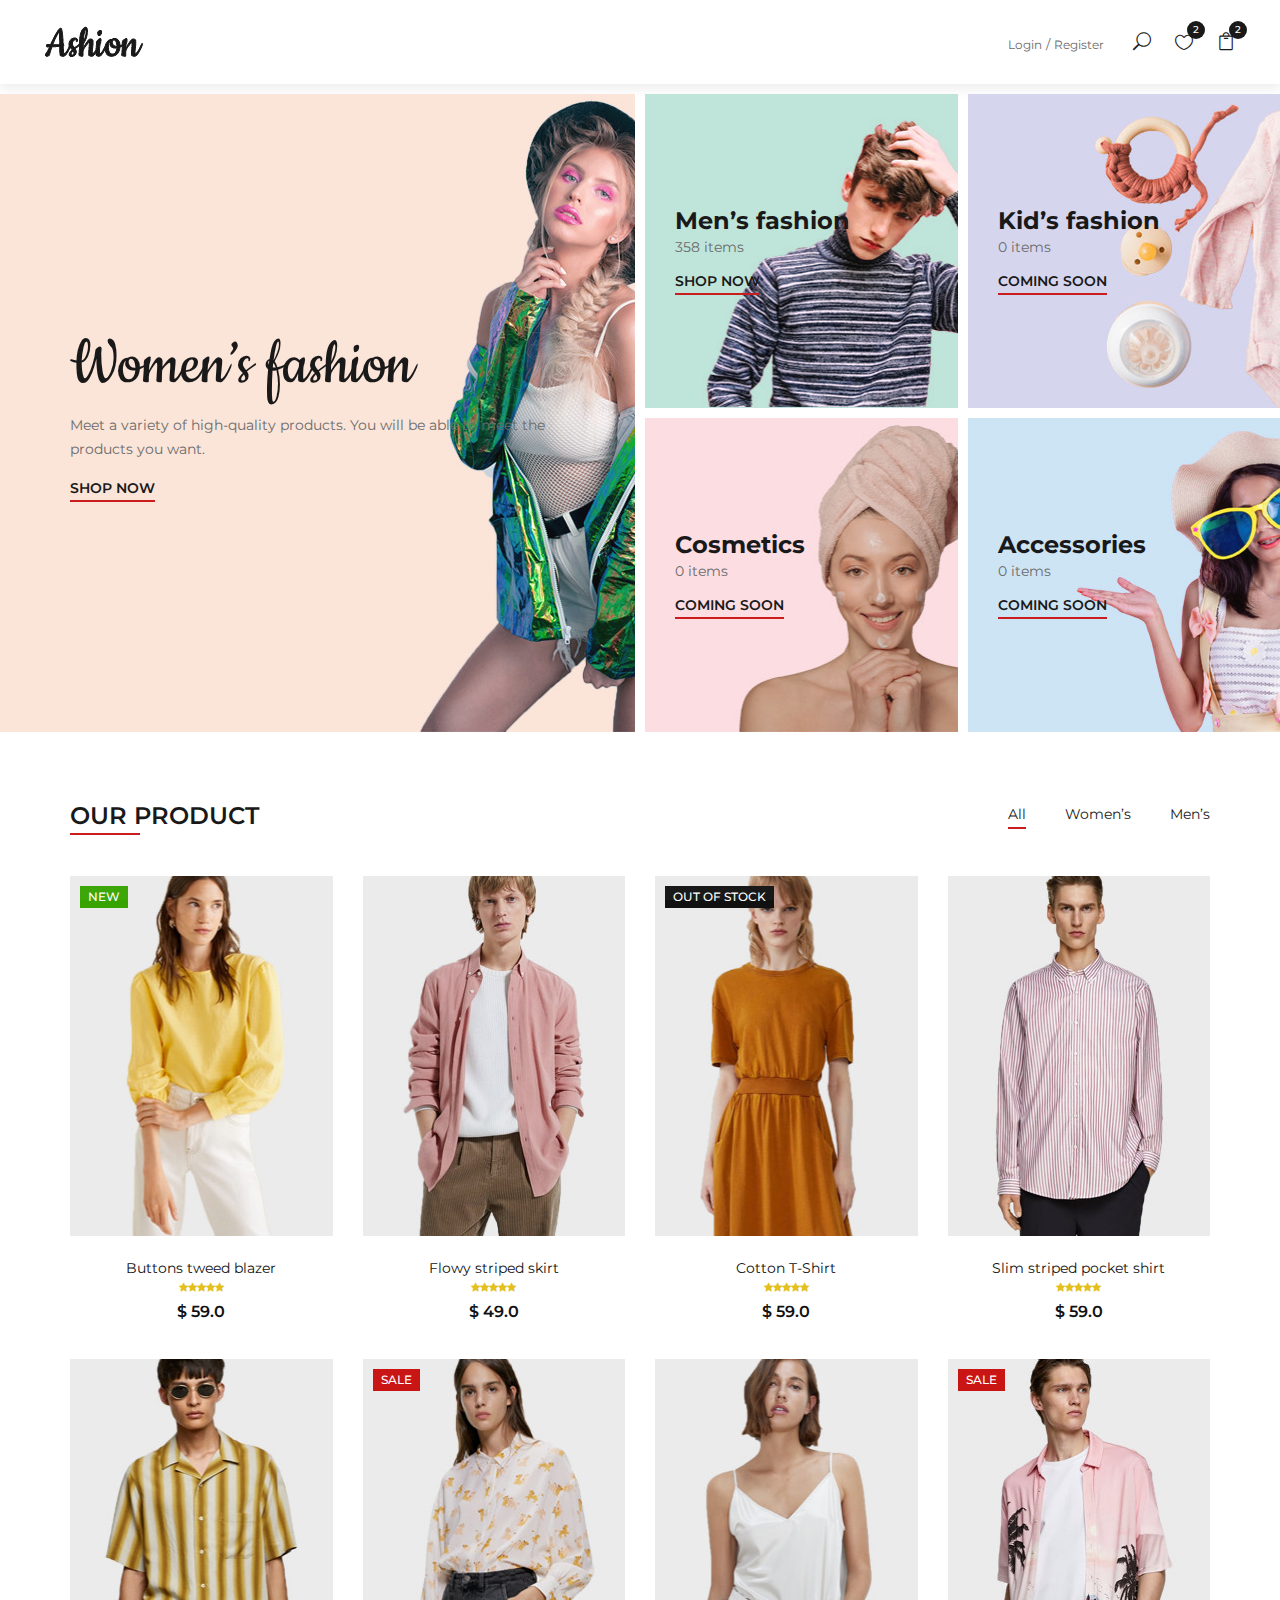
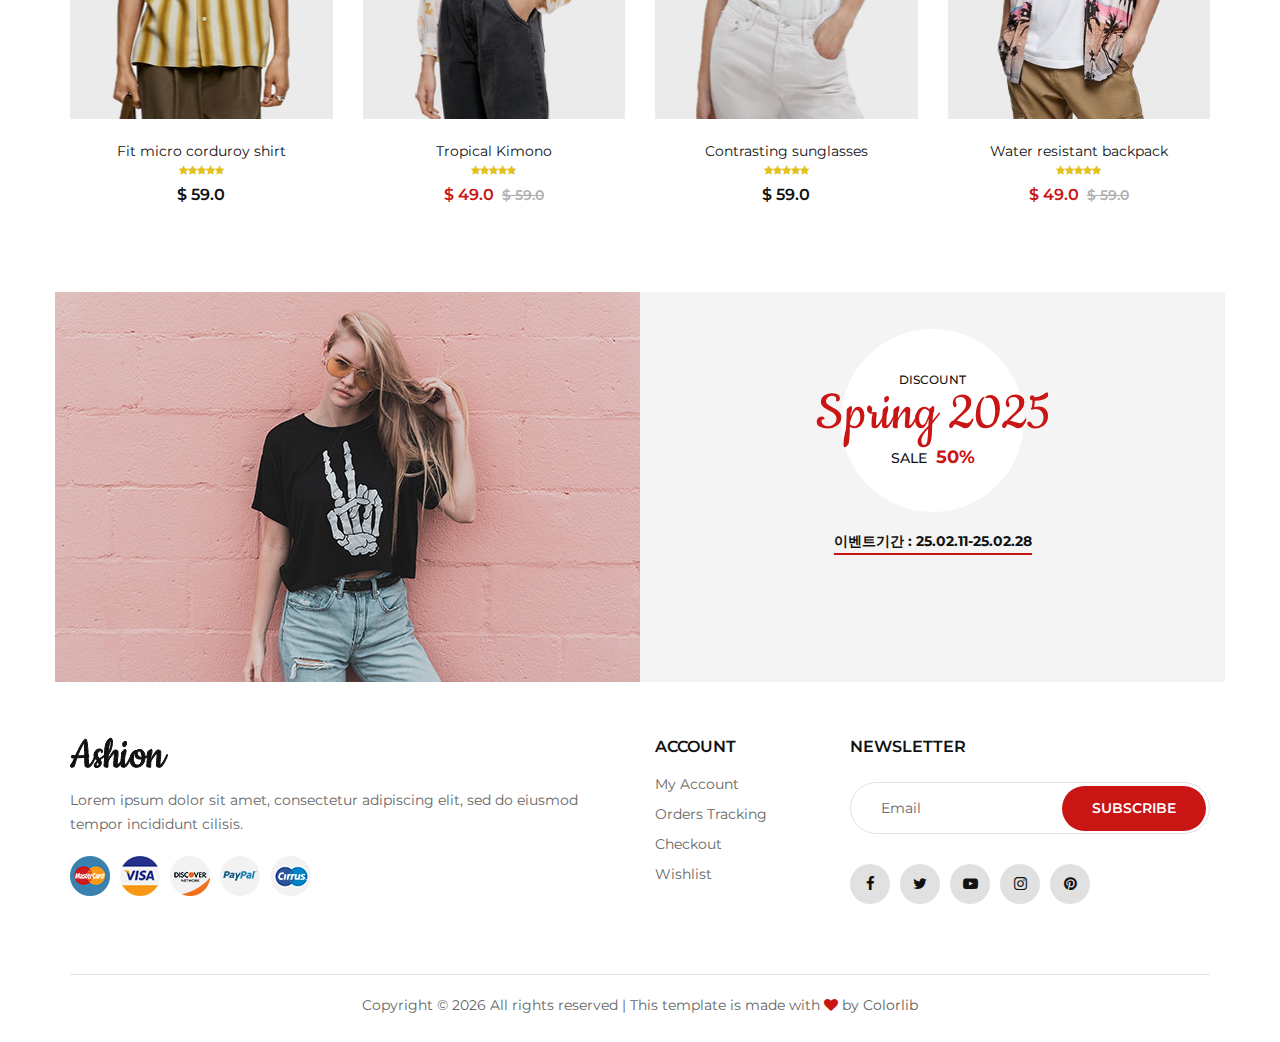
==== index.html @ 79d328ff "250211개인프로젝트" ====
<!DOCTYPE html>
<html lang="zxx">

<head>
    <meta charset="UTF-8">
    <meta name="description" content="Ashion Template">
    <meta name="keywords" content="Ashion, unica, creative, html">
    <meta name="viewport" content="width=device-width, initial-scale=1.0">
    <meta http-equiv="X-UA-Compatible" content="ie=edge">
    <title>Ashion | Template</title>

    <!-- Google Font -->
    <link href="https://fonts.googleapis.com/css2?family=Cookie&display=swap" rel="stylesheet">
    <link href="https://fonts.googleapis.com/css2?family=Montserrat:wght@400;500;600;700;800;900&display=swap"
    rel="stylesheet">

    <!-- Css Styles -->
    <link rel="stylesheet" href="css/bootstrap.min.css" type="text/css">
    <link rel="stylesheet" href="css/font-awesome.min.css" type="text/css">
    <link rel="stylesheet" href="css/elegant-icons.css" type="text/css">
    <link rel="stylesheet" href="css/jquery-ui.min.css" type="text/css">
    <link rel="stylesheet" href="css/magnific-popup.css" type="text/css">
    <link rel="stylesheet" href="css/owl.carousel.min.css" type="text/css">
    <link rel="stylesheet" href="css/slicknav.min.css" type="text/css">
    <link rel="stylesheet" href="css/style.css" type="text/css">
</head>

<body>
    <!-- Page Preloder -->
    <div id="preloder">
        <div class="loader"></div>
    </div>

    <!-- Offcanvas Menu Begin -->
    <div class="offcanvas-menu-overlay"></div>
    <div class="offcanvas-menu-wrapper">
        <div class="offcanvas__close">+</div>
        <ul class="offcanvas__widget">
            <li><span class="icon_search search-switch"></span></li>
            <li><a href="#"><span class="icon_heart_alt"></span>
                <div class="tip">2</div>
            </a></li>
            <li><a href="#"><span class="icon_bag_alt"></span>
                <div class="tip">2</div>
            </a></li>
        </ul>
        <div class="offcanvas__logo">
            <a href="./index.html"><img src="img/logo.png" alt=""></a>
        </div>
        <div id="mobile-menu-wrap"></div>
        <div class="offcanvas__auth">
            <a href="#">Login</a>
            <a href="#">Register</a>
        </div>
    </div>
    <!-- Offcanvas Menu End -->

    <!-- Header Section Begin -->
    <header class="header">
        <div class="container-fluid">
            <div class="row">
                <div class="col-xl-9 col-lg-9">
                    <div class="header__logo">
                        <a href="./index.html"><img src="img/logo.png" alt=""></a>
                    </div>
                </div>
                <div class="col-lg-3">
                    <div class="header__right">
                        <div class="header__right__auth">
                            <a href="#">Login</a>
                            <a href="#">Register</a>
                        </div>
                        <ul class="header__right__widget">
                            <li><span class="icon_search search-switch"></span></li>
                            <li><a href="#"><span class="icon_heart_alt"></span>
                                <div class="tip">2</div>
                            </a></li>
                            <li><a href="./shop-cart.html"><span class="icon_bag_alt"></span>
                                <div class="tip">2</div>
                            </a></li>
                        </ul>
                    </div>
                </div>
            </div>
            <div class="canvas__open">
                <i class="fa fa-bars"></i>
            </div>
        </div>
    </header>
    <!-- Header Section End -->

    <!-- Categories Section Begin -->
    <section class="categories">
        <div class="container-fluid">
            <div class="row">
                <div class="col-lg-6 p-0">
                    <div class="categories__item categories__large__item set-bg"
                    data-setbg="img/categories/category-1.jpg">
                    <div class="categories__text">
                        <h1>Women’s fashion</h1>
                        <p>Meet a variety of high-quality products. You will be able to meet the products you want.</p>
                        <a href="#">Shop now</a>
                    </div>
                </div>
            </div>
            <div class="col-lg-6">
                <div class="row">
                    <div class="col-lg-6 col-md-6 col-sm-6 p-0">
                        <div class="categories__item set-bg" data-setbg="img/categories/category-2.jpg">
                            <div class="categories__text">
                                <h4>Men’s fashion</h4>
                                <p>358 items</p>
                                <a href="#">Shop now</a>
                            </div>
                        </div>
                    </div>
                    <div class="col-lg-6 col-md-6 col-sm-6 p-0">
                        <div class="categories__item set-bg" data-setbg="img/categories/category-3.jpg">
                            <div class="categories__text">
                                <h4>Kid’s fashion</h4>
                                <p>0 items</p>
                                <a href="#">Coming Soon</a>
                            </div>
                        </div>
                    </div>
                    <div class="col-lg-6 col-md-6 col-sm-6 p-0">
                        <div class="categories__item set-bg" data-setbg="img/categories/category-4.jpg">
                            <div class="categories__text">
                                <h4>Cosmetics</h4>
                                <p>0 items</p>
                                <a href="#">Coming Soon</a>
                            </div>
                        </div>
                    </div>
                    <div class="col-lg-6 col-md-6 col-sm-6 p-0">
                        <div class="categories__item set-bg" data-setbg="img/categories/category-5.jpg">
                            <div class="categories__text">
                                <h4>Accessories</h4>
                                <p>0 items</p>
                                <a href="#">Coming Soon</a>
                            </div>
                        </div>
                    </div>
                </div>
            </div>
        </div>
    </div>
</section>
<!-- Categories Section End -->

<!-- Product Section Begin -->
<section class="product spad">
    <div class="container">
        <div class="row">
            <div class="col-lg-4 col-md-4">
                <div class="section-title">
                    <h4>Our product</h4>
                </div>
            </div>
            <div class="col-lg-8 col-md-8">
                <ul class="filter__controls">
                    <li class="active" data-filter="*">All</li>
                    <li data-filter=".women">Women’s</li>
                    <li data-filter=".men">Men’s</li>
                </ul>
            </div>
        </div>
        <div class="row property__gallery">
            <div class="col-lg-3 col-md-4 col-sm-6 mix women">
                <div class="product__item">
                    <div class="product__item__pic set-bg" data-setbg="img/product/product-1.jpg">
                        <div class="label new">New</div>
                        <ul class="product__hover">
                            <li><a href="img/product/product-1.jpg" class="image-popup"><span class="arrow_expand"></span></a></li>
                            <li><a href="#"><span class="icon_heart_alt"></span></a></li>
                            <li><a href="#"><span class="icon_bag_alt"></span></a></li>
                        </ul>
                    </div>
                    <div class="product__item__text">
                        <h6><a href="#">Buttons tweed blazer</a></h6>
                        <div class="rating">
                            <i class="fa fa-star"></i>
                            <i class="fa fa-star"></i>
                            <i class="fa fa-star"></i>
                            <i class="fa fa-star"></i>
                            <i class="fa fa-star"></i>
                        </div>
                        <div class="product__price">$ 59.0</div>
                    </div>
                </div>
            </div>
            <div class="col-lg-3 col-md-4 col-sm-6 mix men">
                <div class="product__item">
                    <div class="product__item__pic set-bg" data-setbg="img/product/product-2.jpg">
                        <ul class="product__hover">
                            <li><a href="img/product/product-2.jpg" class="image-popup"><span class="arrow_expand"></span></a></li>
                            <li><a href="#"><span class="icon_heart_alt"></span></a></li>
                            <li><a href="#"><span class="icon_bag_alt"></span></a></li>
                        </ul>
                    </div>
                    <div class="product__item__text">
                        <h6><a href="#">Flowy striped skirt</a></h6>
                        <div class="rating">
                            <i class="fa fa-star"></i>
                            <i class="fa fa-star"></i>
                            <i class="fa fa-star"></i>
                            <i class="fa fa-star"></i>
                            <i class="fa fa-star"></i>
                        </div>
                        <div class="product__price">$ 49.0</div>
                    </div>
                </div>
            </div>
            <div class="col-lg-3 col-md-4 col-sm-6 mix accessories">
                <div class="product__item">
                    <div class="product__item__pic set-bg" data-setbg="img/product/product-3.jpg">
                        <div class="label stockout">out of stock</div>
                        <ul class="product__hover">
                            <li><a href="img/product/product-3.jpg" class="image-popup"><span class="arrow_expand"></span></a></li>
                            <li><a href="#"><span class="icon_heart_alt"></span></a></li>
                            <li><a href="#"><span class="icon_bag_alt"></span></a></li>
                        </ul>
                    </div>
                    <div class="product__item__text">
                        <h6><a href="#">Cotton T-Shirt</a></h6>
                        <div class="rating">
                            <i class="fa fa-star"></i>
                            <i class="fa fa-star"></i>
                            <i class="fa fa-star"></i>
                            <i class="fa fa-star"></i>
                            <i class="fa fa-star"></i>
                        </div>
                        <div class="product__price">$ 59.0</div>
                    </div>
                </div>
            </div>
            <div class="col-lg-3 col-md-4 col-sm-6 mix cosmetic">
                <div class="product__item">
                    <div class="product__item__pic set-bg" data-setbg="img/product/product-4.jpg">
                        <ul class="product__hover">
                            <li><a href="img/product/product-4.jpg" class="image-popup"><span class="arrow_expand"></span></a></li>
                            <li><a href="#"><span class="icon_heart_alt"></span></a></li>
                            <li><a href="#"><span class="icon_bag_alt"></span></a></li>
                        </ul>
                    </div>
                    <div class="product__item__text">
                        <h6><a href="#">Slim striped pocket shirt</a></h6>
                        <div class="rating">
                            <i class="fa fa-star"></i>
                            <i class="fa fa-star"></i>
                            <i class="fa fa-star"></i>
                            <i class="fa fa-star"></i>
                            <i class="fa fa-star"></i>
                        </div>
                        <div class="product__price">$ 59.0</div>
                    </div>
                </div>
            </div>
            <div class="col-lg-3 col-md-4 col-sm-6 mix kid">
                <div class="product__item">
                    <div class="product__item__pic set-bg" data-setbg="img/product/product-5.jpg">
                        <ul class="product__hover">
                            <li><a href="img/product/product-5.jpg" class="image-popup"><span class="arrow_expand"></span></a></li>
                            <li><a href="#"><span class="icon_heart_alt"></span></a></li>
                            <li><a href="#"><span class="icon_bag_alt"></span></a></li>
                        </ul>
                    </div>
                    <div class="product__item__text">
                        <h6><a href="#">Fit micro corduroy shirt</a></h6>
                        <div class="rating">
                            <i class="fa fa-star"></i>
                            <i class="fa fa-star"></i>
                            <i class="fa fa-star"></i>
                            <i class="fa fa-star"></i>
                            <i class="fa fa-star"></i>
                        </div>
                        <div class="product__price">$ 59.0</div>
                    </div>
                </div>
            </div>
            <div class="col-lg-3 col-md-4 col-sm-6 mix women men kid accessories cosmetic">
                <div class="product__item sale">
                    <div class="product__item__pic set-bg" data-setbg="img/product/product-6.jpg">
                        <div class="label sale">Sale</div>
                        <ul class="product__hover">
                            <li><a href="img/product/product-6.jpg" class="image-popup"><span class="arrow_expand"></span></a></li>
                            <li><a href="#"><span class="icon_heart_alt"></span></a></li>
                            <li><a href="#"><span class="icon_bag_alt"></span></a></li>
                        </ul>
                    </div>
                    <div class="product__item__text">
                        <h6><a href="#">Tropical Kimono</a></h6>
                        <div class="rating">
                            <i class="fa fa-star"></i>
                            <i class="fa fa-star"></i>
                            <i class="fa fa-star"></i>
                            <i class="fa fa-star"></i>
                            <i class="fa fa-star"></i>
                        </div>
                        <div class="product__price">$ 49.0 <span>$ 59.0</span></div>
                    </div>
                </div>
            </div>
            <div class="col-lg-3 col-md-4 col-sm-6 mix women men kid accessories cosmetic">
                <div class="product__item">
                    <div class="product__item__pic set-bg" data-setbg="img/product/product-7.jpg">
                        <ul class="product__hover">
                            <li><a href="img/product/product-7.jpg" class="image-popup"><span class="arrow_expand"></span></a></li>
                            <li><a href="#"><span class="icon_heart_alt"></span></a></li>
                            <li><a href="#"><span class="icon_bag_alt"></span></a></li>
                        </ul>
                    </div>
                    <div class="product__item__text">
                        <h6><a href="#">Contrasting sunglasses</a></h6>
                        <div class="rating">
                            <i class="fa fa-star"></i>
                            <i class="fa fa-star"></i>
                            <i class="fa fa-star"></i>
                            <i class="fa fa-star"></i>
                            <i class="fa fa-star"></i>
                        </div>
                        <div class="product__price">$ 59.0</div>
                    </div>
                </div>
            </div>
            <div class="col-lg-3 col-md-4 col-sm-6 mix women men kid accessories cosmetic">
                <div class="product__item sale">
                    <div class="product__item__pic set-bg" data-setbg="img/product/product-8.jpg">
                        <div class="label">Sale</div>
                        <ul class="product__hover">
                            <li><a href="img/product/product-8.jpg" class="image-popup"><span class="arrow_expand"></span></a></li>
                            <li><a href="#"><span class="icon_heart_alt"></span></a></li>
                            <li><a href="#"><span class="icon_bag_alt"></span></a></li>
                        </ul>
                    </div>
                    <div class="product__item__text">
                        <h6><a href="#">Water resistant backpack</a></h6>
                        <div class="rating">
                            <i class="fa fa-star"></i>
                            <i class="fa fa-star"></i>
                            <i class="fa fa-star"></i>
                            <i class="fa fa-star"></i>
                            <i class="fa fa-star"></i>
                        </div>
                        <div class="product__price">$ 49.0 <span>$ 59.0</span></div>
                    </div>
                </div>
            </div>
        </div>
    </div>
</section>
<!-- Product Section End -->

<!-- Discount Section Begin -->
<section class="discount">
    <div class="container">
        <div class="row">
            <div class="col-lg-6 p-0">
                <div class="discount__pic">
                    <img src="img/discount.jpg" alt="">
                </div>
            </div>
            <div class="col-lg-6 p-0">
                <div class="discount__text">
                    <div class="discount__text__title">
                        <span>Discount</span>
                        <h2>Spring 2025</h2>
                        <h5><span>Sale</span> 50%</h5>
                    </div>
                    <a href="#">이벤트기간 : 25.02.11-25.02.28</a>
                </div>
            </div>
        </div>
    </div>
</section>
<!-- Discount Section End -->

<!-- Footer Section Begin -->
<footer class="footer">
    <div class="container">
        <div class="row">
            <div class="col-lg-6 col-md-8 col-sm-7">
                <div class="footer__about">
                    <div class="footer__logo">
                        <a href="./index.html"><img src="img/logo.png" alt=""></a>
                    </div>
                    <p>Lorem ipsum dolor sit amet, consectetur adipiscing elit, sed do eiusmod tempor incididunt
                    cilisis.</p>
                    <div class="footer__payment">
                        <a href="#"><img src="img/payment/payment-1.png" alt=""></a>
                        <a href="#"><img src="img/payment/payment-2.png" alt=""></a>
                        <a href="#"><img src="img/payment/payment-3.png" alt=""></a>
                        <a href="#"><img src="img/payment/payment-4.png" alt=""></a>
                        <a href="#"><img src="img/payment/payment-5.png" alt=""></a>
                    </div>
                </div>
            </div>
        
            <div class="col-lg-2 col-md-4 col-sm-4">
                <div class="footer__widget">
                    <h6>Account</h6>
                    <ul>
                        <li><a href="#">My Account</a></li>
                        <li><a href="#">Orders Tracking</a></li>
                        <li><a href="#">Checkout</a></li>
                        <li><a href="#">Wishlist</a></li>
                    </ul>
                </div>
            </div>
            <div class="col-lg-4 col-md-8 col-sm-8">
                <div class="footer__newslatter">
                    <h6>NEWSLETTER</h6>
                    <form action="#">
                        <input type="text" placeholder="Email">
                        <button type="submit" class="site-btn">Subscribe</button>
                    </form>
                    <div class="footer__social">
                        <a href="#"><i class="fa fa-facebook"></i></a>
                        <a href="#"><i class="fa fa-twitter"></i></a>
                        <a href="#"><i class="fa fa-youtube-play"></i></a>
                        <a href="#"><i class="fa fa-instagram"></i></a>
                        <a href="#"><i class="fa fa-pinterest"></i></a>
                    </div>
                </div>
            </div>
        </div>
        <div class="row">
            <div class="col-lg-12">
                <!-- Link back to Colorlib can't be removed. Template is licensed under CC BY 3.0. -->
                <div class="footer__copyright__text">
                    <p>Copyright &copy; <script>document.write(new Date().getFullYear());</script> All rights reserved | This template is made with <i class="fa fa-heart" aria-hidden="true"></i> by <a href="https://colorlib.com" target="_blank">Colorlib</a></p>
                </div>
                <!-- Link back to Colorlib can't be removed. Template is licensed under CC BY 3.0. -->
            </div>
        </div>
    </div>
</footer>
<!-- Footer Section End -->

<!-- Search Begin -->
<div class="search-model">
    <div class="h-100 d-flex align-items-center justify-content-center">
        <div class="search-close-switch">+</div>
        <form class="search-model-form">
            <input type="text" id="search-input" placeholder="Search here.....">
        </form>
    </div>
</div>
<!-- Search End -->

<!-- Js Plugins -->
<script src="js/jquery-3.3.1.min.js"></script>
<script src="js/bootstrap.min.js"></script>
<script src="js/jquery.magnific-popup.min.js"></script>
<script src="js/jquery-ui.min.js"></script>
<script src="js/mixitup.min.js"></script>
<script src="js/jquery.countdown.min.js"></script>
<script src="js/jquery.slicknav.js"></script>
<script src="js/owl.carousel.min.js"></script>
<script src="js/jquery.nicescroll.min.js"></script>
<script src="js/main.js"></script>
</body>

</html>
---- css/elegant-icons.css ----
@font-face {
	font-family: 'ElegantIcons';
	src:url('../fonts/ElegantIcons.eot');
	src:url('../fonts/ElegantIcons.eot?#iefix') format('embedded-opentype'),
		url('../fonts/ElegantIcons.woff') format('woff'),
		url('../fonts/ElegantIcons.ttf') format('truetype'),
		url('../fonts/ElegantIcons.svg#ElegantIcons') format('svg');
	font-weight: normal;
	font-style: normal;
}

/* Use the following CSS code if you want to use data attributes for inserting your icons */
[data-icon]:before {
	font-family: 'ElegantIcons';
	content: attr(data-icon);
	speak: none;
	font-weight: normal;
	font-variant: normal;
	text-transform: none;
	line-height: 1;
	-webkit-font-smoothing: antialiased;
	-moz-osx-font-smoothing: grayscale;
}

/* Use the following CSS code if you want to have a class per icon */
/*
Instead of a list of all class selectors,
you can use the generic selector below, but it's slower:
[class*="your-class-prefix"] {
*/
.arrow_up, .arrow_down, .arrow_left, .arrow_right, .arrow_left-up, .arrow_right-up, .arrow_right-down, .arrow_left-down, .arrow-up-down, .arrow_up-down_alt, .arrow_left-right_alt, .arrow_left-right, .arrow_expand_alt2, .arrow_expand_alt, .arrow_condense, .arrow_expand, .arrow_move, .arrow_carrot-up, .arrow_carrot-down, .arrow_carrot-left, .arrow_carrot-right, .arrow_carrot-2up, .arrow_carrot-2down, .arrow_carrot-2left, .arrow_carrot-2right, .arrow_carrot-up_alt2, .arrow_carrot-down_alt2, .arrow_carrot-left_alt2, .arrow_carrot-right_alt2, .arrow_carrot-2up_alt2, .arrow_carrot-2down_alt2, .arrow_carrot-2left_alt2, .arrow_carrot-2right_alt2, .arrow_triangle-up, .arrow_triangle-down, .arrow_triangle-left, .arrow_triangle-right, .arrow_triangle-up_alt2, .arrow_triangle-down_alt2, .arrow_triangle-left_alt2, .arrow_triangle-right_alt2, .arrow_back, .icon_minus-06, .icon_plus, .icon_close, .icon_check, .icon_minus_alt2, .icon_plus_alt2, .icon_close_alt2, .icon_check_alt2, .icon_zoom-out_alt, .icon_zoom-in_alt, .icon_search, .icon_box-empty, .icon_box-selected, .icon_minus-box, .icon_plus-box, .icon_box-checked, .icon_circle-empty, .icon_circle-slelected, .icon_stop_alt2, .icon_stop, .icon_pause_alt2, .icon_pause, .icon_menu, .icon_menu-square_alt2, .icon_menu-circle_alt2, .icon_ul, .icon_ol, .icon_adjust-horiz, .icon_adjust-vert, .icon_document_alt, .icon_documents_alt, .icon_pencil, .icon_pencil-edit_alt, .icon_pencil-edit, .icon_folder-alt, .icon_folder-open_alt, .icon_folder-add_alt, .icon_info_alt, .icon_error-oct_alt, .icon_error-circle_alt, .icon_error-triangle_alt, .icon_question_alt2, .icon_question, .icon_comment_alt, .icon_chat_alt, .icon_vol-mute_alt, .icon_volume-low_alt, .icon_volume-high_alt, .icon_quotations, .icon_quotations_alt2, .icon_clock_alt, .icon_lock_alt, .icon_lock-open_alt, .icon_key_alt, .icon_cloud_alt, .icon_cloud-upload_alt, .icon_cloud-download_alt, .icon_image, .icon_images, .icon_lightbulb_alt, .icon_gift_alt, .icon_house_alt, .icon_genius, .icon_mobile, .icon_tablet, .icon_laptop, .icon_desktop, .icon_camera_alt, .icon_mail_alt, .icon_cone_alt, .icon_ribbon_alt, .icon_bag_alt, .icon_creditcard, .icon_cart_alt, .icon_paperclip, .icon_tag_alt, .icon_tags_alt, .icon_trash_alt, .icon_cursor_alt, .icon_mic_alt, .icon_compass_alt, .icon_pin_alt, .icon_pushpin_alt, .icon_map_alt, .icon_drawer_alt, .icon_toolbox_alt, .icon_book_alt, .icon_calendar, .icon_film, .icon_table, .icon_contacts_alt, .icon_headphones, .icon_lifesaver, .icon_piechart, .icon_refresh, .icon_link_alt, .icon_link, .icon_loading, .icon_blocked, .icon_archive_alt, .icon_heart_alt, .icon_star_alt, .icon_star-half_alt, .icon_star, .icon_star-half, .icon_tools, .icon_tool, .icon_cog, .icon_cogs, .arrow_up_alt, .arrow_down_alt, .arrow_left_alt, .arrow_right_alt, .arrow_left-up_alt, .arrow_right-up_alt, .arrow_right-down_alt, .arrow_left-down_alt, .arrow_condense_alt, .arrow_expand_alt3, .arrow_carrot_up_alt, .arrow_carrot-down_alt, .arrow_carrot-left_alt, .arrow_carrot-right_alt, .arrow_carrot-2up_alt, .arrow_carrot-2dwnn_alt, .arrow_carrot-2left_alt, .arrow_carrot-2right_alt, .arrow_triangle-up_alt, .arrow_triangle-down_alt, .arrow_triangle-left_alt, .arrow_triangle-right_alt, .icon_minus_alt, .icon_plus_alt, .icon_close_alt, .icon_check_alt, .icon_zoom-out, .icon_zoom-in, .icon_stop_alt, .icon_menu-square_alt, .icon_menu-circle_alt, .icon_document, .icon_documents, .icon_pencil_alt, .icon_folder, .icon_folder-open, .icon_folder-add, .icon_folder_upload, .icon_folder_download, .icon_info, .icon_error-circle, .icon_error-oct, .icon_error-triangle, .icon_question_alt, .icon_comment, .icon_chat, .icon_vol-mute, .icon_volume-low, .icon_volume-high, .icon_quotations_alt, .icon_clock, .icon_lock, .icon_lock-open, .icon_key, .icon_cloud, .icon_cloud-upload, .icon_cloud-download, .icon_lightbulb, .icon_gift, .icon_house, .icon_camera, .icon_mail, .icon_cone, .icon_ribbon, .icon_bag, .icon_cart, .icon_tag, .icon_tags, .icon_trash, .icon_cursor, .icon_mic, .icon_compass, .icon_pin, .icon_pushpin, .icon_map, .icon_drawer, .icon_toolbox, .icon_book, .icon_contacts, .icon_archive, .icon_heart, .icon_profile, .icon_group, .icon_grid-2x2, .icon_grid-3x3, .icon_music, .icon_pause_alt, .icon_phone, .icon_upload, .icon_download, .social_facebook, .social_twitter, .social_pinterest, .social_googleplus, .social_tumblr, .social_tumbleupon, .social_wordpress, .social_instagram, .social_dribbble, .social_vimeo, .social_linkedin, .social_rss, .social_deviantart, .social_share, .social_myspace, .social_skype, .social_youtube, .social_picassa, .social_googledrive, .social_flickr, .social_blogger, .social_spotify, .social_delicious, .social_facebook_circle, .social_twitter_circle, .social_pinterest_circle, .social_googleplus_circle, .social_tumblr_circle, .social_stumbleupon_circle, .social_wordpress_circle, .social_instagram_circle, .social_dribbble_circle, .social_vimeo_circle, .social_linkedin_circle, .social_rss_circle, .social_deviantart_circle, .social_share_circle, .social_myspace_circle, .social_skype_circle, .social_youtube_circle, .social_picassa_circle, .social_googledrive_alt2, .social_flickr_circle, .social_blogger_circle, .social_spotify_circle, .social_delicious_circle, .social_facebook_square, .social_twitter_square, .social_pinterest_square, .social_googleplus_square, .social_tumblr_square, .social_stumbleupon_square, .social_wordpress_square, .social_instagram_square, .social_dribbble_square, .social_vimeo_square, .social_linkedin_square, .social_rss_square, .social_deviantart_square, .social_share_square, .social_myspace_square, .social_skype_square, .social_youtube_square, .social_picassa_square, .social_googledrive_square, .social_flickr_square, .social_blogger_square, .social_spotify_square, .social_delicious_square, .icon_printer, .icon_calulator, .icon_building, .icon_floppy, .icon_drive, .icon_search-2, .icon_id, .icon_id-2, .icon_puzzle, .icon_like, .icon_dislike, .icon_mug, .icon_currency, .icon_wallet, .icon_pens, .icon_easel, .icon_flowchart, .icon_datareport, .icon_briefcase, .icon_shield, .icon_percent, .icon_globe, .icon_globe-2, .icon_target, .icon_hourglass, .icon_balance, .icon_rook, .icon_printer-alt, .icon_calculator_alt, .icon_building_alt, .icon_floppy_alt, .icon_drive_alt, .icon_search_alt, .icon_id_alt, .icon_id-2_alt, .icon_puzzle_alt, .icon_like_alt, .icon_dislike_alt, .icon_mug_alt, .icon_currency_alt, .icon_wallet_alt, .icon_pens_alt, .icon_easel_alt, .icon_flowchart_alt, .icon_datareport_alt, .icon_briefcase_alt, .icon_shield_alt, .icon_percent_alt, .icon_globe_alt, .icon_clipboard {
	font-family: 'ElegantIcons';
	speak: none;
	font-style: normal;
	font-weight: normal;
	font-variant: normal;
	text-transform: none;
	line-height: 1;
	-webkit-font-smoothing: antialiased;
}
.arrow_up:before {
	content: "\21";
}
.arrow_down:before {
	content: "\22";
}
.arrow_left:before {
	content: "\23";
}
.arrow_right:before {
	content: "\24";
}
.arrow_left-up:before {
	content: "\25";
}
.arrow_right-up:before {
	content: "\26";
}
.arrow_right-down:before {
	content: "\27";
}
.arrow_left-down:before {
	content: "\28";
}
.arrow-up-down:before {
	content: "\29";
}
.arrow_up-down_alt:before {
	content: "\2a";
}
.arrow_left-right_alt:before {
	content: "\2b";
}
.arrow_left-right:before {
	content: "\2c";
}
.arrow_expand_alt2:before {
	content: "\2d";
}
.arrow_expand_alt:before {
	content: "\2e";
}
.arrow_condense:before {
	content: "\2f";
}
.arrow_expand:before {
	content: "\30";
}
.arrow_move:before {
	content: "\31";
}
.arrow_carrot-up:before {
	content: "\32";
}
.arrow_carrot-down:before {
	content: "\33";
}
.arrow_carrot-left:before {
	content: "\34";
}
.arrow_carrot-right:before {
	content: "\35";
}
.arrow_carrot-2up:before {
	content: "\36";
}
.arrow_carrot-2down:before {
	content: "\37";
}
.arrow_carrot-2left:before {
	content: "\38";
}
.arrow_carrot-2right:before {
	content: "\39";
}
.arrow_carrot-up_alt2:before {
	content: "\3a";
}
.arrow_carrot-down_alt2:before {
	content: "\3b";
}
.arrow_carrot-left_alt2:before {
	content: "\3c";
}
.arrow_carrot-right_alt2:before {
	content: "\3d";
}
.arrow_carrot-2up_alt2:before {
	content: "\3e";
}
.arrow_carrot-2down_alt2:before {
	content: "\3f";
}
.arrow_carrot-2left_alt2:before {
	content: "\40";
}
.arrow_carrot-2right_alt2:before {
	content: "\41";
}
.arrow_triangle-up:before {
	content: "\42";
}
.arrow_triangle-down:before {
	content: "\43";
}
.arrow_triangle-left:before {
	content: "\44";
}
.arrow_triangle-right:before {
	content: "\45";
}
.arrow_triangle-up_alt2:before {
	content: "\46";
}
.arrow_triangle-down_alt2:before {
	content: "\47";
}
.arrow_triangle-left_alt2:before {
	content: "\48";
}
.arrow_triangle-right_alt2:before {
	content: "\49";
}
.arrow_back:before {
	content: "\4a";
}
.icon_minus-06:before {
	content: "\4b";
}
.icon_plus:before {
	content: "\4c";
}
.icon_close:before {
	content: "\4d";
}
.icon_check:before {
	content: "\4e";
}
.icon_minus_alt2:before {
	content: "\4f";
}
.icon_plus_alt2:before {
	content: "\50";
}
.icon_close_alt2:before {
	content: "\51";
}
.icon_check_alt2:before {
	content: "\52";
}
.icon_zoom-out_alt:before {
	content: "\53";
}
.icon_zoom-in_alt:before {
	content: "\54";
}
.icon_search:before {
	content: "\55";
}
.icon_box-empty:before {
	content: "\56";
}
.icon_box-selected:before {
	content: "\57";
}
.icon_minus-box:before {
	content: "\58";
}
.icon_plus-box:before {
	content: "\59";
}
.icon_box-checked:before {
	content: "\5a";
}
.icon_circle-empty:before {
	content: "\5b";
}
.icon_circle-slelected:before {
	content: "\5c";
}
.icon_stop_alt2:before {
	content: "\5d";
}
.icon_stop:before {
	content: "\5e";
}
.icon_pause_alt2:before {
	content: "\5f";
}
.icon_pause:before {
	content: "\60";
}
.icon_menu:before {
	content: "\61";
}
.icon_menu-square_alt2:before {
	content: "\62";
}
.icon_menu-circle_alt2:before {
	content: "\63";
}
.icon_ul:before {
	content: "\64";
}
.icon_ol:before {
	content: "\65";
}
.icon_adjust-horiz:before {
	content: "\66";
}
.icon_adjust-vert:before {
	content: "\67";
}
.icon_document_alt:before {
	content: "\68";
}
.icon_documents_alt:before {
	content: "\69";
}
.icon_pencil:before {
	content: "\6a";
}
.icon_pencil-edit_alt:before {
	content: "\6b";
}
.icon_pencil-edit:before {
	content: "\6c";
}
.icon_folder-alt:before {
	content: "\6d";
}
.icon_folder-open_alt:before {
	content: "\6e";
}
.icon_folder-add_alt:before {
	content: "\6f";
}
.icon_info_alt:before {
	content: "\70";
}
.icon_error-oct_alt:before {
	content: "\71";
}
.icon_error-circle_alt:before {
	content: "\72";
}
.icon_error-triangle_alt:before {
	content: "\73";
}
.icon_question_alt2:before {
	content: "\74";
}
.icon_question:before {
	content: "\75";
}
.icon_comment_alt:before {
	content: "\76";
}
.icon_chat_alt:before {
	content: "\77";
}
.icon_vol-mute_alt:before {
	content: "\78";
}
.icon_volume-low_alt:before {
	content: "\79";
}
.icon_volume-high_alt:before {
	content: "\7a";
}
.icon_quotations:before {
	content: "\7b";
}
.icon_quotations_alt2:before {
	content: "\7c";
}
.icon_clock_alt:before {
	content: "\7d";
}
.icon_lock_alt:before {
	content: "\7e";
}
.icon_lock-open_alt:before {
	content: "\e000";
}
.icon_key_alt:before {
	content: "\e001";
}
.icon_cloud_alt:before {
	content: "\e002";
}
.icon_cloud-upload_alt:before {
	content: "\e003";
}
.icon_cloud-download_alt:before {
	content: "\e004";
}
.icon_image:before {
	content: "\e005";
}
.icon_images:before {
	content: "\e006";
}
.icon_lightbulb_alt:before {
	content: "\e007";
}
.icon_gift_alt:before {
	content: "\e008";
}
.icon_house_alt:before {
	content: "\e009";
}
.icon_genius:before {
	content: "\e00a";
}
.icon_mobile:before {
	content: "\e00b";
}
.icon_tablet:before {
	content: "\e00c";
}
.icon_laptop:before {
	content: "\e00d";
}
.icon_desktop:before {
	content: "\e00e";
}
.icon_camera_alt:before {
	content: "\e00f";
}
.icon_mail_alt:before {
	content: "\e010";
}
.icon_cone_alt:before {
	content: "\e011";
}
.icon_ribbon_alt:before {
	content: "\e012";
}
.icon_bag_alt:before {
	content: "\e013";
}
.icon_creditcard:before {
	content: "\e014";
}
.icon_cart_alt:before {
	content: "\e015";
}
.icon_paperclip:before {
	content: "\e016";
}
.icon_tag_alt:before {
	content: "\e017";
}
.icon_tags_alt:before {
	content: "\e018";
}
.icon_trash_alt:before {
	content: "\e019";
}
.icon_cursor_alt:before {
	content: "\e01a";
}
.icon_mic_alt:before {
	content: "\e01b";
}
.icon_compass_alt:before {
	content: "\e01c";
}
.icon_pin_alt:before {
	content: "\e01d";
}
.icon_pushpin_alt:before {
	content: "\e01e";
}
.icon_map_alt:before {
	content: "\e01f";
}
.icon_drawer_alt:before {
	content: "\e020";
}
.icon_toolbox_alt:before {
	content: "\e021";
}
.icon_book_alt:before {
	content: "\e022";
}
.icon_calendar:before {
	content: "\e023";
}
.icon_film:before {
	content: "\e024";
}
.icon_table:before {
	content: "\e025";
}
.icon_contacts_alt:before {
	content: "\e026";
}
.icon_headphones:before {
	content: "\e027";
}
.icon_lifesaver:before {
	content: "\e028";
}
.icon_piechart:before {
	content: "\e029";
}
.icon_refresh:before {
	content: "\e02a";
}
.icon_link_alt:before {
	content: "\e02b";
}
.icon_link:before {
	content: "\e02c";
}
.icon_loading:before {
	content: "\e02d";
}
.icon_blocked:before {
	content: "\e02e";
}
.icon_archive_alt:before {
	content: "\e02f";
}
.icon_heart_alt:before {
	content: "\e030";
}
.icon_star_alt:before {
	content: "\e031";
}
.icon_star-half_alt:before {
	content: "\e032";
}
.icon_star:before {
	content: "\e033";
}
.icon_star-half:before {
	content: "\e034";
}
.icon_tools:before {
	content: "\e035";
}
.icon_tool:before {
	content: "\e036";
}
.icon_cog:before {
	content: "\e037";
}
.icon_cogs:before {
	content: "\e038";
}
.arrow_up_alt:before {
	content: "\e039";
}
.arrow_down_alt:before {
	content: "\e03a";
}
.arrow_left_alt:before {
	content: "\e03b";
}
.arrow_right_alt:before {
	content: "\e03c";
}
.arrow_left-up_alt:before {
	content: "\e03d";
}
.arrow_right-up_alt:before {
	content: "\e03e";
}
.arrow_right-down_alt:before {
	content: "\e03f";
}
.arrow_left-down_alt:before {
	content: "\e040";
}
.arrow_condense_alt:before {
	content: "\e041";
}
.arrow_expand_alt3:before {
	content: "\e042";
}
.arrow_carrot_up_alt:before {
	content: "\e043";
}
.arrow_carrot-down_alt:before {
	content: "\e044";
}
.arrow_carrot-left_alt:before {
	content: "\e045";
}
.arrow_carrot-right_alt:before {
	content: "\e046";
}
.arrow_carrot-2up_alt:before {
	content: "\e047";
}
.arrow_carrot-2dwnn_alt:before {
	content: "\e048";
}
.arrow_carrot-2left_alt:before {
	content: "\e049";
}
.arrow_carrot-2right_alt:before {
	content: "\e04a";
}
.arrow_triangle-up_alt:before {
	content: "\e04b";
}
.arrow_triangle-down_alt:before {
	content: "\e04c";
}
.arrow_triangle-left_alt:before {
	content: "\e04d";
}
.arrow_triangle-right_alt:before {
	content: "\e04e";
}
.icon_minus_alt:before {
	content: "\e04f";
}
.icon_plus_alt:before {
	content: "\e050";
}
.icon_close_alt:before {
	content: "\e051";
}
.icon_check_alt:before {
	content: "\e052";
}
.icon_zoom-out:before {
	content: "\e053";
}
.icon_zoom-in:before {
	content: "\e054";
}
.icon_stop_alt:before {
	content: "\e055";
}
.icon_menu-square_alt:before {
	content: "\e056";
}
.icon_menu-circle_alt:before {
	content: "\e057";
}
.icon_document:before {
	content: "\e058";
}
.icon_documents:before {
	content: "\e059";
}
.icon_pencil_alt:before {
	content: "\e05a";
}
.icon_folder:before {
	content: "\e05b";
}
.icon_folder-open:before {
	content: "\e05c";
}
.icon_folder-add:before {
	content: "\e05d";
}
.icon_folder_upload:before {
	content: "\e05e";
}
.icon_folder_download:before {
	content: "\e05f";
}
.icon_info:before {
	content: "\e060";
}
.icon_error-circle:before {
	content: "\e061";
}
.icon_error-oct:before {
	content: "\e062";
}
.icon_error-triangle:before {
	content: "\e063";
}
.icon_question_alt:before {
	content: "\e064";
}
.icon_comment:before {
	content: "\e065";
}
.icon_chat:before {
	content: "\e066";
}
.icon_vol-mute:before {
	content: "\e067";
}
.icon_volume-low:before {
	content: "\e068";
}
.icon_volume-high:before {
	content: "\e069";
}
.icon_quotations_alt:before {
	content: "\e06a";
}
.icon_clock:before {
	content: "\e06b";
}
.icon_lock:before {
	content: "\e06c";
}
.icon_lock-open:before {
	content: "\e06d";
}
.icon_key:before {
	content: "\e06e";
}
.icon_cloud:before {
	content: "\e06f";
}
.icon_cloud-upload:before {
	content: "\e070";
}
.icon_cloud-download:before {
	content: "\e071";
}
.icon_lightbulb:before {
	content: "\e072";
}
.icon_gift:before {
	content: "\e073";
}
.icon_house:before {
	content: "\e074";
}
.icon_camera:before {
	content: "\e075";
}
.icon_mail:before {
	content: "\e076";
}
.icon_cone:before {
	content: "\e077";
}
.icon_ribbon:before {
	content: "\e078";
}
.icon_bag:before {
	content: "\e079";
}
.icon_cart:before {
	content: "\e07a";
}
.icon_tag:before {
	content: "\e07b";
}
.icon_tags:before {
	content: "\e07c";
}
.icon_trash:before {
	content: "\e07d";
}
.icon_cursor:before {
	content: "\e07e";
}
.icon_mic:before {
	content: "\e07f";
}
.icon_compass:before {
	content: "\e080";
}
.icon_pin:before {
	content: "\e081";
}
.icon_pushpin:before {
	content: "\e082";
}
.icon_map:before {
	content: "\e083";
}
.icon_drawer:before {
	content: "\e084";
}
.icon_toolbox:before {
	content: "\e085";
}
.icon_book:before {
	content: "\e086";
}
.icon_contacts:before {
	content: "\e087";
}
.icon_archive:before {
	content: "\e088";
}
.icon_heart:before {
	content: "\e089";
}
.icon_profile:before {
	content: "\e08a";
}
.icon_group:before {
	content: "\e08b";
}
.icon_grid-2x2:before {
	content: "\e08c";
}
.icon_grid-3x3:before {
	content: "\e08d";
}
.icon_music:before {
	content: "\e08e";
}
.icon_pause_alt:before {
	content: "\e08f";
}
.icon_phone:before {
	content: "\e090";
}
.icon_upload:before {
	content: "\e091";
}
.icon_download:before {
	content: "\e092";
}
.social_facebook:before {
	content: "\e093";
}
.social_twitter:before {
	content: "\e094";
}
.social_pinterest:before {
	content: "\e095";
}
.social_googleplus:before {
	content: "\e096";
}
.social_tumblr:before {
	content: "\e097";
}
.social_tumbleupon:before {
	content: "\e098";
}
.social_wordpress:before {
	content: "\e099";
}
.social_instagram:before {
	content: "\e09a";
}
.social_dribbble:before {
	content: "\e09b";
}
.social_vimeo:before {
	content: "\e09c";
}
.social_linkedin:before {
	content: "\e09d";
}
.social_rss:before {
	content: "\e09e";
}
.social_deviantart:before {
	content: "\e09f";
}
.social_share:before {
	content: "\e0a0";
}
.social_myspace:before {
	content: "\e0a1";
}
.social_skype:before {
	content: "\e0a2";
}
.social_youtube:before {
	content: "\e0a3";
}
.social_picassa:before {
	content: "\e0a4";
}
.social_googledrive:before {
	content: "\e0a5";
}
.social_flickr:before {
	content: "\e0a6";
}
.social_blogger:before {
	content: "\e0a7";
}
.social_spotify:before {
	content: "\e0a8";
}
.social_delicious:before {
	content: "\e0a9";
}
.social_facebook_circle:before {
	content: "\e0aa";
}
.social_twitter_circle:before {
	content: "\e0ab";
}
.social_pinterest_circle:before {
	content: "\e0ac";
}
.social_googleplus_circle:before {
	content: "\e0ad";
}
.social_tumblr_circle:before {
	content: "\e0ae";
}
.social_stumbleupon_circle:before {
	content: "\e0af";
}
.social_wordpress_circle:before {
	content: "\e0b0";
}
.social_instagram_circle:before {
	content: "\e0b1";
}
.social_dribbble_circle:before {
	content: "\e0b2";
}
.social_vimeo_circle:before {
	content: "\e0b3";
}
.social_linkedin_circle:before {
	content: "\e0b4";
}
.social_rss_circle:before {
	content: "\e0b5";
}
.social_deviantart_circle:before {
	content: "\e0b6";
}
.social_share_circle:before {
	content: "\e0b7";
}
.social_myspace_circle:before {
	content: "\e0b8";
}
.social_skype_circle:before {
	content: "\e0b9";
}
.social_youtube_circle:before {
	content: "\e0ba";
}
.social_picassa_circle:before {
	content: "\e0bb";
}
.social_googledrive_alt2:before {
	content: "\e0bc";
}
.social_flickr_circle:before {
	content: "\e0bd";
}
.social_blogger_circle:before {
	content: "\e0be";
}
.social_spotify_circle:before {
	content: "\e0bf";
}
.social_delicious_circle:before {
	content: "\e0c0";
}
.social_facebook_square:before {
	content: "\e0c1";
}
.social_twitter_square:before {
	content: "\e0c2";
}
.social_pinterest_square:before {
	content: "\e0c3";
}
.social_googleplus_square:before {
	content: "\e0c4";
}
.social_tumblr_square:before {
	content: "\e0c5";
}
.social_stumbleupon_square:before {
	content: "\e0c6";
}
.social_wordpress_square:before {
	content: "\e0c7";
}
.social_instagram_square:before {
	content: "\e0c8";
}
.social_dribbble_square:before {
	content: "\e0c9";
}
.social_vimeo_square:before {
	content: "\e0ca";
}
.social_linkedin_square:before {
	content: "\e0cb";
}
.social_rss_square:before {
	content: "\e0cc";
}
.social_deviantart_square:before {
	content: "\e0cd";
}
.social_share_square:before {
	content: "\e0ce";
}
.social_myspace_square:before {
	content: "\e0cf";
}
.social_skype_square:before {
	content: "\e0d0";
}
.social_youtube_square:before {
	content: "\e0d1";
}
.social_picassa_square:before {
	content: "\e0d2";
}
.social_googledrive_square:before {
	content: "\e0d3";
}
.social_flickr_square:before {
	content: "\e0d4";
}
.social_blogger_square:before {
	content: "\e0d5";
}
.social_spotify_square:before {
	content: "\e0d6";
}
.social_delicious_square:before {
	content: "\e0d7";
}
.icon_printer:before {
	content: "\e103";
}
.icon_calulator:before {
	content: "\e0ee";
}
.icon_building:before {
	content: "\e0ef";
}
.icon_floppy:before {
	content: "\e0e8";
}
.icon_drive:before {
	content: "\e0ea";
}
.icon_search-2:before {
	content: "\e101";
}
.icon_id:before {
	content: "\e107";
}
.icon_id-2:before {
	content: "\e108";
}
.icon_puzzle:before {
	content: "\e102";
}
.icon_like:before {
	content: "\e106";
}
.icon_dislike:before {
	content: "\e0eb";
}
.icon_mug:before {
	content: "\e105";
}
.icon_currency:before {
	content: "\e0ed";
}
.icon_wallet:before {
	content: "\e100";
}
.icon_pens:before {
	content: "\e104";
}
.icon_easel:before {
	content: "\e0e9";
}
.icon_flowchart:before {
	content: "\e109";
}
.icon_datareport:before {
	content: "\e0ec";
}
.icon_briefcase:before {
	content: "\e0fe";
}
.icon_shield:before {
	content: "\e0f6";
}
.icon_percent:before {
	content: "\e0fb";
}
.icon_globe:before {
	content: "\e0e2";
}
.icon_globe-2:before {
	content: "\e0e3";
}
.icon_target:before {
	content: "\e0f5";
}
.icon_hourglass:before {
	content: "\e0e1";
}
.icon_balance:before {
	content: "\e0ff";
}
.icon_rook:before {
	content: "\e0f8";
}
.icon_printer-alt:before {
	content: "\e0fa";
}
.icon_calculator_alt:before {
	content: "\e0e7";
}
.icon_building_alt:before {
	content: "\e0fd";
}
.icon_floppy_alt:before {
	content: "\e0e4";
}
.icon_drive_alt:before {
	content: "\e0e5";
}
.icon_search_alt:before {
	content: "\e0f7";
}
.icon_id_alt:before {
	content: "\e0e0";
}
.icon_id-2_alt:before {
	content: "\e0fc";
}
.icon_puzzle_alt:before {
	content: "\e0f9";
}
.icon_like_alt:before {
	content: "\e0dd";
}
.icon_dislike_alt:before {
	content: "\e0f1";
}
.icon_mug_alt:before {
	content: "\e0dc";
}
.icon_currency_alt:before {
	content: "\e0f3";
}
.icon_wallet_alt:before {
	content: "\e0d8";
}
.icon_pens_alt:before {
	content: "\e0db";
}
.icon_easel_alt:before {
	content: "\e0f0";
}
.icon_flowchart_alt:before {
	content: "\e0df";
}
.icon_datareport_alt:before {
	content: "\e0f2";
}
.icon_briefcase_alt:before {
	content: "\e0f4";
}
.icon_shield_alt:before {
	content: "\e0d9";
}
.icon_percent_alt:before {
	content: "\e0da";
}
.icon_globe_alt:before {
	content: "\e0de";
}
.icon_clipboard:before {
	content: "\e0e6";
}


	.glyph {
		float: left;
		text-align: center;
		padding: .75em;
		margin: .4em 1.5em .75em 0;
		width: 6em;
text-shadow: none;
	}
        .glyph_big {
        font-size: 128px;
        color: #59c5dc;
        float: left;
        margin-right: 20px;
        }

        .glyph div { padding-bottom: 10px;}

	.glyph input {
		font-family: consolas, monospace;
		font-size: 12px;
		width: 100%;
		text-align: center;
		border: 0;
		box-shadow: 0 0 0 1px #ccc;
		padding: .2em;
                -moz-border-radius: 5px;
                -webkit-border-radius: 5px;
	}
	.centered {
		margin-left: auto;
		margin-right: auto;
	}
	.glyph .fs1 {
		font-size: 2em;
	}
---- css/style.css ----
/******************************************************************
  Template Name: Ashion
  Description: Ashion ecommerce template
  Author: Colorib
  Author URI: https://colorlib.com/
  Version: 1.0
  Created: Colorib
******************************************************************/

/*------------------------------------------------------------------
[Table of contents]

1.  Template default CSS
	1.1	Variables
	1.2	Mixins
	1.3	Flexbox
	1.4	Reset
2.  Helper Css
3.  Header Section
4.  Categories Section
5.  Product Section
6.  Banner Section
7.  Countdown Section
8.  Instagram
9.  Contact
10.  Footer Style
-------------------------------------------------------------------*/

/*----------------------------------------*/

/* Template default CSS
/*----------------------------------------*/

html,
body {
	height: 100%;
	font-family: "Montserrat", sans-serif;
	-webkit-font-smoothing: antialiased;
}

h1,
h2,
h3,
h4,
h5,
h6 {
	margin: 0;
	color: #111111;
	font-weight: 400;
	font-family: "Montserrat", sans-serif;
}

h1 {
	font-size: 70px;
}

h2 {
	font-size: 36px;
}

h3 {
	font-size: 30px;
}

h4 {
	font-size: 24px;
}

h5 {
	font-size: 18px;
}

h6 {
	font-size: 16px;
}

p {
	font-size: 14px;
	font-family: "Montserrat", sans-serif;
	color: #666666;
	font-weight: 400;
	line-height: 24px;
	margin: 0 0 15px 0;
}

img {
	max-width: 100%;
}

input:focus,
select:focus,
button:focus,
textarea:focus {
	outline: none;
}

a:hover,
a:focus {
	text-decoration: none;
	outline: none;
}

ul,
ol {
	padding: 0;
	margin: 0;
}

/*---------------------
  Helper CSS
-----------------------*/

.section-title {
	margin-bottom: 45px;
}

.section-title h4 {
	color: #111111;
	font-weight: 600;
	text-transform: uppercase;
	position: relative;
	display: inline-block;
}

.section-title h4:after {
	position: absolute;
	left: 0;
	bottom: -4px;
	height: 2px;
	width: 70px;
	background: #ca1515;
	content: "";
}

.set-bg {
	background-repeat: no-repeat;
	background-size: cover;
	background-position: top center;
}

.spad {
	padding-top: 100px;
	padding-bottom: 100px;
}

.text-white h1,
.text-white h2,
.text-white h3,
.text-white h4,
.text-white h5,
.text-white h6,
.text-white p,
.text-white span,
.text-white li,
.text-white a {
	color: #fff;
}

/* buttons */

.primary-btn {
	display: inline-block;
	font-size: 14px;
	text-transform: uppercase;
	font-weight: 600;
	padding: 12px 30px 10px;
	color: #ffffff;
	background: #ca1515;
}

.site-btn {
	font-size: 14px;
	color: #ffffff;
	background: #ca1515;
	font-weight: 600;
	border: none;
	text-transform: uppercase;
	display: inline-block;
	padding: 12px 30px;
	border-radius: 50px;
}

/* Preloder */

#preloder {
	position: fixed;
	width: 100%;
	height: 100%;
	top: 0;
	left: 0;
	z-index: 999999;
	background: #ffffff;
}

.loader {
	width: 40px;
	height: 40px;
	position: absolute;
	top: 50%;
	left: 50%;
	margin-top: -13px;
	margin-left: -13px;
	border-radius: 60px;
	animation: loader 0.8s linear infinite;
	-webkit-animation: loader 0.8s linear infinite;
}

@keyframes loader {
	0% {
		-webkit-transform: rotate(0deg);
		transform: rotate(0deg);
		border: 4px solid #f44336;
		border-left-color: transparent;
	}
	50% {
		-webkit-transform: rotate(180deg);
		transform: rotate(180deg);
		border: 4px solid #673ab7;
		border-left-color: transparent;
	}
	100% {
		-webkit-transform: rotate(360deg);
		transform: rotate(360deg);
		border: 4px solid #f44336;
		border-left-color: transparent;
	}
}

@-webkit-keyframes loader {
	0% {
		-webkit-transform: rotate(0deg);
		border: 4px solid #f44336;
		border-left-color: transparent;
	}
	50% {
		-webkit-transform: rotate(180deg);
		border: 4px solid #673ab7;
		border-left-color: transparent;
	}
	100% {
		-webkit-transform: rotate(360deg);
		border: 4px solid #f44336;
		border-left-color: transparent;
	}
}

.spacial-controls {
	position: fixed;
	width: 111px;
	height: 91px;
	top: 0;
	right: 0;
	z-index: 999;
}

.spacial-controls .search-switch {
	display: block;
	height: 100%;
	padding-top: 30px;
	background: #323232;
	text-align: center;
	cursor: pointer;
}

.search-model {
	display: none;
	position: fixed;
	width: 100%;
	height: 100%;
	left: 0;
	top: 0;
	background: #ffffff;
	z-index: 99999;
}

.search-model-form {
	padding: 0 15px;
}

.search-model-form input {
	width: 500px;
	font-size: 40px;
	border: none;
	border-bottom: 2px solid #dddddd;
	background: 0 0;
	color: #999;
}

.search-close-switch {
	position: absolute;
	width: 50px;
	height: 50px;
	background: #333;
	color: #fff;
	text-align: center;
	border-radius: 50%;
	font-size: 28px;
	line-height: 28px;
	top: 30px;
	cursor: pointer;
	-webkit-transform: rotate(45deg);
	-ms-transform: rotate(45deg);
	transform: rotate(45deg);
	display: -webkit-box;
	display: -ms-flexbox;
	display: flex;
	-webkit-box-align: center;
	-ms-flex-align: center;
	align-items: center;
	-webkit-box-pack: center;
	-ms-flex-pack: center;
	justify-content: center;
}

/*---------------------
  Header
-----------------------*/

.header {
	background: #ffffff;
	-webkit-box-shadow: 0px 5px 10px rgba(91, 91, 91, 0.1);
	box-shadow: 0px 5px 10px rgba(91, 91, 91, 0.1);
}

.header__logo {
	padding: 26px 0;
}

.header__logo a {
	display: inline-block;
}

.header__menu {
	padding: 30px 0 27px;
}

.header__menu ul li {
	list-style: none;
	display: inline-block;
	margin-right: 40px;
	position: relative;
}

.header__menu ul li.active a:after {
	-webkit-transform: scale(1);
	-ms-transform: scale(1);
	transform: scale(1);
}

.header__menu ul li:hover a:after {
	-webkit-transform: scale(1);
	-ms-transform: scale(1);
	transform: scale(1);
}

.header__menu ul li:hover .dropdown {
	top: 27px;
	opacity: 1;
	visibility: visible;
}

.header__menu ul li:last-child {
	margin-right: 0;
}

.header__menu ul li .dropdown {
	position: absolute;
	left: 0;
	top: 56px;
	width: 150px;
	background: #111111;
	text-align: left;
	padding: 2px 0;
	z-index: 9;
	opacity: 0;
	visibility: hidden;
	-webkit-transition: all, 0.3s;
	-o-transition: all, 0.3s;
	transition: all, 0.3s;
}

.header__menu ul li .dropdown li {
	display: block;
	margin-right: 0;
}

.header__menu ul li .dropdown li a {
	font-size: 14px;
	color: #ffffff;
	font-weight: 400;
	padding: 8px 20px;
	text-transform: capitalize;
}

.header__menu ul li .dropdown li a:after {
	display: none;
}

.header__menu ul li a {
	font-size: 15px;
	text-transform: uppercase;
	color: #111111;
	font-weight: 500;
	display: block;
	padding: 2px 0;
	position: relative;
}

.header__menu ul li a:after {
	position: absolute;
	left: 0;
	bottom: 0;
	width: 100%;
	height: 2px;
	background: #ca1515;
	content: "";
	-webkit-transition: all, 0.5s;
	-o-transition: all, 0.5s;
	transition: all, 0.5s;
	-webkit-transform: scale(0);
	-ms-transform: scale(0);
	transform: scale(0);
}

.header__right {
	text-align: right;
	padding: 30px 0 27px;
}

.header__right__auth {
	display: inline-block;
	margin-right: 25px;
}

.header__right__auth a {
	font-size: 12px;
	color: #666666;
	position: relative;
	margin-right: 8px;
}

.header__right__auth a:last-child {
	margin-right: 0;
}

.header__right__auth a:last-child:after {
	display: none;
}

.header__right__auth a:after {
	position: absolute;
	right: -8px;
	top: -2px;
	content: "/";
	font-size: 13px;
}

.header__right__widget {
	display: inline-block;
}

.header__right__widget li {
	list-style: none;
	display: inline-block;
	font-size: 18px;
	color: #111111;
	margin-right: 20px;
	cursor: pointer;
}

.header__right__widget li:last-child {
	margin-right: 0;
}

.header__right__widget li a {
	font-size: 18px;
	color: #111111;
	position: relative;
}

.header__right__widget li a .tip {
	position: absolute;
	right: -12px;
	top: -11px;
	height: 18px;
	width: 18px;
	background: #111111;
	font-size: 10px;
	font-weight: 500;
	color: #ffffff;
	line-height: 18px;
	text-align: center;
	border-radius: 50%;
}

.offcanvas-menu-wrapper {
	display: none;
}

.canvas__open {
	display: none;
}

/*---------------------
  Banner
-----------------------*/

.banner {
	height: 500px;
}

.banner__text span {
	font-size: 18px;
	color: #ca1515;
	text-transform: uppercase;
}

.banner__text h1 {
	font-size: 80px;
	color: #111111;
	font-family: "Cookie", cursive;
	margin-bottom: 15px;
}

.banner__text a {
	font-size: 14px;
	color: #111111;
	text-transform: uppercase;
	font-weight: 700;
	position: relative;
	padding: 0 0 3px;
	display: inline-block;
}

.banner__text a:after {
	position: absolute;
	left: 0;
	bottom: 0;
	height: 2px;
	width: 100%;
	background: #ca1515;
	content: "";
}

.banner__slider {
	text-align: center;
	padding: 150px 0 0;
}

.banner__slider.owl-carousel .owl-dots {
	position: absolute;
	left: 0;
	top: 430px;
	width: 100%;
	text-align: center;
}

.banner__slider.owl-carousel .owl-dots button {
	height: 12px;
	width: 12px;
	background: #a1a1a1;
	border-radius: 50%;
	margin-right: 10px;
}

.banner__slider.owl-carousel .owl-dots button.active {
	background: #ca1515;
}

.banner__slider.owl-carousel .owl-dots button:last-child {
	margin-right: 0;
}

/*---------------------
  Trend
-----------------------*/

.trend {
	padding-top: 80px;
	padding-bottom: 50px;
}

.trend__content .section-title h4 {
	font-size: 20px;
}

.trend__content .section-title h4:after {
	bottom: -6px;
}

.trend__item {
	overflow: hidden;
	margin-bottom: 35px;
}

.trend__item__pic {
	float: left;
	margin-right: 25px;
}

.trend__item__text {
	overflow: hidden;
}

.trend__item__text h6 {
	font-size: 14px;
	color: #111111;
	margin-bottom: 5px;
}

.trend__item__text .rating {
	line-height: 18px;
	margin-bottom: 6px;
}

.trend__item__text .rating i {
	font-size: 10px;
	color: #e3c01c;
	margin-right: -4px;
}

.trend__item__text .rating i:last-child {
	margin-right: 0;
}

.trend__item__text .product__price {
	color: #111111;
	font-weight: 600;
}

.trend__item__text .product__price span {
	font-size: 14px;
	color: #b1b0b0;
	text-decoration: line-through;
	margin-left: 4px;
}

/*---------------------
  Discount
-----------------------*/

.discount__pic img {
	min-width: 100%;
	height: 100%;
}

.discount__text {
	background: #f4f4f4;
	height: 390px;
	padding: 75px 90px 50px;
	text-align: center;
}

.discount__text a {
	font-size: 14px;
	color: #111111;
	text-transform: uppercase;
	font-weight: 700;
	position: relative;
	padding: 0 0 3px;
	display: inline-block;
}

.discount__text a:after {
	position: absolute;
	left: 0;
	bottom: 0;
	height: 2px;
	width: 100%;
	background: #ca1515;
	content: "";
}

.discount__text__title {
	text-align: center;
	position: relative;
	z-index: 1;
	margin-bottom: 60px;
}

.discount__text__title:after {
	position: absolute;
	left: 50%;
	top: -38px;
	height: 183px;
	width: 183px;
	background: #ffffff;
	content: "";
	border-radius: 50%;
	z-index: -1;
	margin-left: -91.5px;
}

.discount__text__title span {
	font-size: 12px;
	color: #111111;
	font-weight: 500;
	text-transform: uppercase;
}

.discount__text__title h2 {
	font-size: 60px;
	color: #ca1515;
	font-family: "Cookie", cursive;
	line-height: 46px;
	margin-bottom: 10px;
}

.discount__text__title h5 {
	color: #ca1515;
	font-weight: 700;
}

.discount__text__title h5 span {
	font-size: 14px;
	color: #111111;
	margin-right: 4px;
}

.discount__countdown {
	text-align: center;
	margin-bottom: 10px;
}

.countdown__item {
	margin-bottom: 15px;
	float: left;
	width: 25%;
}

.countdown__item:last-child {
	margin-right: 0;
}

.countdown__item span {
	font-size: 30px;
	font-weight: 600;
	color: #111111;
	display: inline-block;
}

.countdown__item p {
	color: #111111;
	margin-bottom: 0;
	display: inline-block;
	font-weight: 500;
}

/*---------------------
  Services
-----------------------*/

.services {
	padding-top: 80px;
	padding-bottom: 50px;
}

.services__item {
	padding-left: 65px;
	position: relative;
	margin-bottom: 20px;
}

.services__item i {
	font-size: 36px;
	color: #ca1515;
	position: absolute;
	left: 0;
	top: 4px;
}

.services__item h6 {
	color: #111111;
	font-weight: 600;
	margin-bottom: 5px;
}

.services__item p {
	margin-bottom: 0;
}

/*---------------------
  Instagram
-----------------------*/

.instagram__item {
	height: 320px;
	display: -webkit-box;
	display: -ms-flexbox;
	display: flex;
	-webkit-box-align: center;
	-ms-flex-align: center;
	align-items: center;
	-webkit-box-pack: center;
	-ms-flex-pack: center;
	justify-content: center;
	position: relative;
	z-index: 1;
}

.instagram__item:hover:after {
	opacity: 1;
}

.instagram__item:hover .instagram__text {
	opacity: 1;
	visibility: visible;
}

.instagram__item:after {
	position: absolute;
	left: 0;
	top: 0;
	height: 100%;
	width: 100%;
	background: rgba(255, 255, 255, 0.9);
	content: "";
	opacity: 0;
	z-index: -1;
	-webkit-transition: all, 0.3s;
	-o-transition: all, 0.3s;
	transition: all, 0.3s;
}

.instagram__text {
	text-align: center;
	opacity: 0;
	visibility: hidden;
	-webkit-transition: all, 0.3s;
	-o-transition: all, 0.3s;
	transition: all, 0.3s;
}

.instagram__text i {
	font-size: 30px;
	color: #0d0d0d;
}

.instagram__text a {
	font-size: 16px;
	color: #0d0d0d;
	font-weight: 500;
	display: block;
	margin-top: 10px;
}

/*---------------------
  Footer
-----------------------*/

.footer {
	padding-top: 55px;
}

.footer__about {
	margin-bottom: 30px;
}

.footer__about p {
	margin-bottom: 20px;
}

.footer__logo {
	margin-bottom: 20px;
}

.footer__payment a {
	margin-right: 6px;
	margin-bottom: 10px;
	display: inline-block;
}

.footer__payment a:last-child {
	margin-right: 0;
}

.footer__widget {
	margin-bottom: 30px;
}

.footer__widget h6 {
	color: #111111;
	font-weight: 600;
	text-transform: uppercase;
	margin-bottom: 12px;
}

.footer__widget ul li {
	list-style: none;
}

.footer__widget ul li a {
	font-size: 14px;
	color: #666666;
	line-height: 30px;
}

.footer__newslatter {
	margin-bottom: 30px;
}

.footer__newslatter h6 {
	color: #111111;
	font-weight: 600;
	text-transform: uppercase;
	margin-bottom: 25px;
}

.footer__newslatter form {
	position: relative;
	margin-bottom: 30px;
}

.footer__newslatter form input {
	height: 52px;
	width: 100%;
	border: 1px solid #e1e1e1;
	border-radius: 50px;
	padding-left: 30px;
	font-size: 14px;
	color: #666666;
}

.footer__newslatter form input::-webkit-input-placeholder {
	color: #666666;
}

.footer__newslatter form input::-moz-placeholder {
	color: #666666;
}

.footer__newslatter form input:-ms-input-placeholder {
	color: #666666;
}

.footer__newslatter form input::-ms-input-placeholder {
	color: #666666;
}

.footer__newslatter form input::placeholder {
	color: #666666;
}

.footer__newslatter form button {
	position: absolute;
	right: 4px;
	top: 4px;
}

.footer__social a {
	display: inline-block;
	height: 40px;
	width: 40px;
	background: #e1e1e1;
	font-size: 15px;
	color: #111111;
	line-height: 40px;
	text-align: center;
	border-radius: 50%;
	margin-right: 6px;
	margin-bottom: 5px;
}

.footer__social a:last-child {
	margin-right: 0;
}

.footer__copyright__text {
	border-top: 1px solid #e1e1e1;
	padding: 18px 0 25px;
	text-align: center;
	margin-top: 35px;
}

.footer__copyright__text p {
	margin-bottom: 0;
}

.footer__copyright__text a {
	color: #5C5C5C;
}

.footer__copyright__text i {
	color: #ca1515;
}

.footer__copyright__text a:hover {
	color: #ca1515;
}

/*---------------------
  Breadcrumb
-----------------------*/

.breadcrumb-option {
	padding-top: 35px;
}

.breadcrumb__links a {
	font-size: 15px;
	font-weight: 500;
	color: #111111;
	margin-right: 18px;
	display: inline-block;
	position: relative;
}

.breadcrumb__links a:after {
	position: absolute;
	right: -14px;
	top: 0;
	content: "";
	font-family: "FontAwesome";
}

.breadcrumb__links a i {
	margin-right: 5px;
}

.breadcrumb__links span {
	font-size: 15px;
	font-weight: 500;
	color: #888888;
	display: inline-block;
}

/*---------------------
  Categories
-----------------------*/

.categories {
	overflow: hidden;
	margin-top: 10px;
}

.categories .container-fluid {
	padding-right: 5px;
}

.categories__item {
	height: 314px;
	display: -webkit-box;
	display: -ms-flexbox;
	display: flex;
	-webkit-box-align: center;
	-ms-flex-align: center;
	align-items: center;
	padding-left: 30px;
	margin-bottom: 10px;
	margin-right: 10px;
}

.categories__item.categories__large__item {
	height: 638px;
	padding-left: 70px;
}

.categories__item.categories__large__item .categories__text {
	max-width: 480px;
}

.categories__item.categories__large__item .categories__text p {
	margin-bottom: 15px;
}

.categories__text h1 {
	font-family: "Cookie", cursive;
	color: #111111;
	margin-bottom: 5px;
}

.categories__text h4 {
	color: #111111;
	font-weight: 700;
}

.categories__text p {
	margin-bottom: 10px;
}

.categories__text a {
	font-size: 14px;
	color: #111111;
	text-transform: uppercase;
	font-weight: 600;
	position: relative;
	padding: 0 0 3px;
	display: inline-block;
}

.categories__text a:after {
	position: absolute;
	left: 0;
	bottom: 0;
	height: 2px;
	width: 100%;
	background: #ca1515;
	content: "";
}

/*---------------------
  Product
-----------------------*/

.product {
	padding-top: 60px;
	padding-bottom: 50px;
}

.filter__controls {
	text-align: right;
	margin-bottom: 50px;
}

.filter__controls li {
	font-size: 14px;
	list-style: none;
	display: inline-block;
	color: #111111;
	margin-right: 35px;
	position: relative;
	cursor: pointer;
}

.filter__controls li.active:after {
	opacity: 1;
}

.filter__controls li:after {
	position: absolute;
	left: 0;
	bottom: -4px;
	height: 2px;
	width: 100%;
	background: #ca1515;
	content: "";
	opacity: 0;
}

.filter__controls li:last-child {
	margin-right: 0;
}

.product__item {
	margin-bottom: 35px;
}

.product__item:hover .product__hover li {
	opacity: 1;
	top: 0;
}

.product__item.sale .product__item__pic .label {
	background: #ca1515;
}

.product__item.sale .product__item__text .product__price {
	color: #ca1515;
}

.product__item__pic {
	height: 360px;
	position: relative;
	overflow: hidden;
}

.product__item__pic .label {
	font-size: 12px;
	color: #ffffff;
	font-weight: 500;
	display: inline-block;
	padding: 2px 8px;
	text-transform: uppercase;
	position: absolute;
	left: 10px;
	top: 10px;
}

.product__item__pic .label.new {
	background: #36a300;
}

.product__item__pic .label.stockout {
	background: #111111;
}

.product__item__pic .label.stockblue {
	background: #0066bd !important;
}

.product__item__pic .label.sale {
	background: #ca1515;
}

.product__hover {
	position: absolute;
	left: 0;
	width: 100%;
	bottom: 30px;
	text-align: center;
}

.product__hover li {
	list-style: none;
	display: inline-block;
	margin-right: 10px;
	position: relative;
	top: 100px;
	opacity: 0;
}

.product__hover li:nth-child(1) {
	-webkit-transition: all 0.4s ease 0.1s;
	-o-transition: all 0.4s ease 0.1s;
	transition: all 0.4s ease 0.1s;
}

.product__hover li:nth-child(2) {
	-webkit-transition: all 0.4s ease 0.15s;
	-o-transition: all 0.4s ease 0.15s;
	transition: all 0.4s ease 0.15s;
}

.product__hover li:nth-child(3) {
	-webkit-transition: all 0.4s ease 0.2s;
	-o-transition: all 0.4s ease 0.2s;
	transition: all 0.4s ease 0.2s;
}

.product__hover li:last-child {
	margin-right: 0;
}

.product__hover li:hover a {
	background: #ca1515;
}

.product__hover li:hover a span {
	color: #ffffff;
	-webkit-transform: rotate(360deg);
	-ms-transform: rotate(360deg);
	transform: rotate(360deg);
}

.product__hover li a {
	font-size: 18px;
	color: #111111;
	display: block;
	height: 45px;
	width: 45px;
	background: #ffffff;
	line-height: 48px;
	text-align: center;
	border-radius: 50%;
	-webkit-transition: all, 0.5s;
	-o-transition: all, 0.5s;
	transition: all, 0.5s;
}

.product__hover li a span {
	position: relative;
	-webkit-transform: rotate(0);
	-ms-transform: rotate(0);
	transform: rotate(0);
	-webkit-transition: all, 0.3s;
	-o-transition: all, 0.3s;
	transition: all, 0.3s;
	display: inline-block;
}

.product__item__text {
	text-align: center;
	padding-top: 22px;
}

.product__item__text h6 a {
	font-size: 14px;
	color: #111111;
}

.product__item__text .rating {
	line-height: 18px;
	margin-bottom: 5px;
}

.product__item__text .rating i {
	font-size: 10px;
	color: #e3c01c;
	margin-right: -4px;
}

.product__item__text .rating i:last-child {
	margin-right: 0;
}

.product__item__text .product__price {
	color: #111111;
	font-weight: 600;
}

.product__item__text .product__price span {
	font-size: 14px;
	color: #b1b0b0;
	text-decoration: line-through;
	margin-left: 4px;
}

/*---------------------
  Shop
-----------------------*/

.shop {
	padding-top: 70px;
	padding-bottom: 80px;
}

.sidebar__categories {
	margin-bottom: 50px;
}

.sidebar__categories .section-title {
	margin-bottom: 35px;
}

.sidebar__categories .section-title h4 {
	font-size: 18px;
}

.categories__accordion .card {
	border: none;
	border-radius: 0;
	padding-bottom: 12px;
	border-bottom: 1px solid #f2f2f2 !important;
	margin-bottom: 12px;
}

.categories__accordion .card:last-child {
	padding-bottom: 0;
	margin-bottom: 0;
	border-bottom: none !important;
}

.categories__accordion .card-heading {
	cursor: pointer;
}

.categories__accordion .card-heading a {
	font-size: 14px;
	font-weight: 500;
	color: #111111;
	display: block;
}

.categories__accordion .card-body {
	padding-left: 0;
	padding-top: 6px;
	padding-bottom: 0;
}

.categories__accordion .card-body li {
	list-style: none;
	position: relative;
	padding-left: 16px;
}

.categories__accordion .card-body li:before {
	position: absolute;
	left: 4px;
	top: 14px;
	height: 1px;
	width: 4px;
	background: #666666;
	content: "";
}

.categories__accordion .card-body li a {
	font-size: 14px;
	color: #666666;
	line-height: 30px;
}

.categories__accordion .card-heading a:after,
.categories__accordion .card-heading>a.active[aria-expanded=false]:after {
	content: "";
	font-size: 14px;
	font-family: "FontAwesome";
	color: #666666;
	position: absolute;
	right: 30px;
	top: 0px;
}

.categories__accordion .card-heading.active a:after {
	content: "";
	font-size: 14px;
	font-family: "FontAwesome";
	color: #666666;
	position: absolute;
	right: 30px;
	top: -1px;
}

.categories__accordion .card-heading a[aria-expanded=true]:after,
.categories__accordion .card-heading>a.active:after {
	content: "";
	font-size: 14px;
	font-family: "FontAwesome";
	color: #666666;
	position: absolute;
	right: 30px;
	top: -1px;
}

.sidebar__filter {
	position: relative;
	margin-bottom: 60px;
}

.sidebar__filter .section-title {
	margin-bottom: 50px;
}

.sidebar__filter .section-title h4 {
	font-size: 18px;
}

.sidebar__filter a {
	font-size: 14px;
	color: #0d0d0d;
	text-transform: uppercase;
	letter-spacing: 2px;
	font-weight: 700;
	display: inline-block;
	padding: 5px 16px 5px 24px;
	border: 2px solid #ff0000;
	position: absolute;
	right: 0;
	bottom: -5px;
	border-radius: 2px;
}

.filter-range-wrap .range-slider .price-input {
	position: relative;
}

.filter-range-wrap .range-slider .price-input p {
	font-size: 16px;
	color: #0d0d0d;
	font-weight: 500;
	display: inline-block;
	margin-bottom: 0;
}

.filter-range-wrap .range-slider .price-input:after {
	position: absolute;
	left: 81px;
	top: 12px;
	height: 1px;
	width: 5px;
	background: #0d0d0d;
	content: "";
}

.filter-range-wrap .range-slider .price-input input {
	font-size: 16px;
	color: #0d0d0d;
	max-width: 16%;
	border: none;
}

.filter-range-wrap .range-slider .price-input input:nth-child(1) {
	margin-right: 28px;
}

.filter-range-wrap .price-range {
	border-radius: 0;
	margin-bottom: 28px;
}

.filter-range-wrap .price-range.ui-widget-content {
	border: none;
	background: rgba(0, 0, 0, 0.1);
	height: 5px;
}

.filter-range-wrap .price-range.ui-widget-content .ui-slider-handle {
	height: 14px;
	width: 14px;
	border-radius: 50%;
	background: #ca1515;
	border: none;
	outline: none;
	cursor: pointer;
}

.filter-range-wrap .price-range .ui-slider-range {
	background: #ca1515;
	border-radius: 0;
}

.sidebar__sizes,
.sidebar__color {
	margin-bottom: 40px;
}

.sidebar__sizes .section-title,
.sidebar__color .section-title {
	margin-bottom: 35px;
}

.sidebar__sizes .section-title h4,
.sidebar__color .section-title h4 {
	font-size: 18px;
}

.sidebar__sizes .size__list label,
.sidebar__color .size__list label {
	display: block;
	padding-left: 20px;
	font-size: 14px;
	text-transform: uppercase;
	color: #444444;
	position: relative;
	cursor: pointer;
}

.sidebar__sizes .size__list label input,
.sidebar__color .size__list label input {
	position: absolute;
	visibility: hidden;
}

.sidebar__sizes .size__list label input:checked~.checkmark,
.sidebar__color .size__list label input:checked~.checkmark {
	border-color: #ca1515;
}

.sidebar__sizes .size__list label input:checked~.checkmark:after,
.sidebar__color .size__list label input:checked~.checkmark:after {
	border-color: #ca1515;
	opacity: 1;
}

.sidebar__sizes .size__list label .checkmark,
.sidebar__color .size__list label .checkmark {
	position: absolute;
	left: 0;
	top: 4px;
	height: 10px;
	width: 10px;
	border: 1px solid #444444;
	border-radius: 2px;
}

.sidebar__sizes .size__list label .checkmark:after,
.sidebar__color .size__list label .checkmark:after {
	position: absolute;
	left: 0px;
	top: -2px;
	width: 11px;
	height: 5px;
	border: solid #ffffff;
	border-width: 1.5px 1.5px 0px 0px;
	-webkit-transform: rotate(127deg);
	-ms-transform: rotate(127deg);
	transform: rotate(127deg);
	opacity: 0;
	content: "";
}

.sidebar__color .color__list label {
	text-transform: capitalize;
}

.pagination__option a {
	display: inline-block;
	height: 40px;
	width: 40px;
	border: 1px solid #f2f2f2;
	border-radius: 50%;
	font-size: 14px;
	color: #111111;
	font-weight: 600;
	line-height: 40px;
	text-align: center;
	-webkit-transition: all, 0.3s;
	-o-transition: all, 0.3s;
	transition: all, 0.3s;
	margin-right: 6px;
}

.pagination__option a:last-child {
	margin-right: 0;
}

.pagination__option a i {
	font-weight: 600;
}

.pagination__option a:hover {
	background: #0d0d0d;
	border-color: #0d0d0d;
	color: #ffffff;
}

/*---------------------
  Product Details
-----------------------*/

.product-details {
	padding-top: 70px;
	padding-bottom: 50px;
}

.product__details__pic {
	overflow: hidden;
}

.product__details__pic__left {
	width: 22%;
	max-height: 574px;
	float: left;
	overflow-y: auto;
}

.product__details__pic__left .pt {
	display: block;
	margin-bottom: 20px;
	cursor: pointer;
	position: relative;
}

.product__details__pic__left .pt::after {
	content: "";
	position: absolute;
	width: 100%;
	height: 100%;
	left: 0;
	top: 0;
	background: #000;
	opacity: 0;
	-webkit-transition: all 0.3s;
	-o-transition: all 0.3s;
	transition: all 0.3s;
}

.product__details__pic__left .pt.active::after {
	opacity: 0.3;
}

.product__details__pic__left .pt:last-child {
	margin-bottom: 0;
}

.product__details__pic__left .pt img {
	min-width: 100%;
}

.product__details__slider__content {
	width: calc(78% - 20px);
	float: left;
	margin-left: 20px;
}

.product__details__pic__slider.owl-carousel .owl-nav button {
	position: absolute;
	left: 10px;
	top: 50%;
	font-size: 22px;
	color: #111111;
	width: 40px;
	height: 40px;
	background: rgba(255, 255, 255, 0.7);
	border-radius: 50%;
	line-height: 44px;
	text-align: center;
	margin-top: -20px;
}

.product__details__pic__slider.owl-carousel .owl-nav button.owl-next {
	left: auto;
	right: 10px;
}

.product__details__text h3 {
	color: #111111;
	font-weight: 600;
	text-transform: uppercase;
	margin-bottom: 12px;
}

.product__details__text h3 span {
	display: block;
	font-size: 14px;
	color: #444444;
	text-transform: none;
	font-weight: 400;
	margin-top: 5px;
}

.product__details__text .rating {
	margin-bottom: 16px;
}

.product__details__text .rating i {
	font-size: 12px;
	color: #e3c01c;
	margin-right: -4px;
}

.product__details__text .rating span {
	font-size: 12px;
	color: #666666;
	margin-left: 5px;
}

.product__details__text p {
	color: #444444;
	margin-bottom: 28px;
}

.product__details__price {
	font-size: 30px;
	font-weight: 600;
	color: #ca1515;
	margin-bottom: 30px;
}

.product__details__price span {
	font-size: 18px;
	color: #b1b0b0;
	text-decoration: line-through;
	margin-left: 10px;
	display: inline-block;
}

.quantity {
	float: left;
	margin-right: 10px;
	margin-bottom: 10px;
}

.quantity>span {
	font-size: 14px;
	color: #111111;
	font-weight: 600;
	float: left;
	margin-top: 14px;
	margin-right: 15px;
}

.pro-qty {
	height: 50px;
	width: 150px;
	border: 1px solid #ebebeb;
	border-radius: 50px;
	padding: 0 20px;
	overflow: hidden;
	display: inline-block;
}

.pro-qty .qtybtn {
	font-size: 14px;
	color: #666666;
	cursor: pointer;
	float: left;
	width: 12px;
	line-height: 46px;
}

.pro-qty input {
	font-size: 14px;
	color: #666666;
	font-weight: 500;
	border: none;
	float: left;
	width: 84px;
	text-align: center;
	height: 48px;
}

.product__details__button {
	overflow: hidden;
	margin-bottom: 25px;
}

.product__details__button .cart-btn {
	display: inline-block;
	font-size: 14px;
	color: #ffffff;
	background: #ca1515;
	font-weight: 600;
	text-transform: uppercase;
	padding: 14px 30px 15px;
	border-radius: 50px;
	float: left;
	margin-right: 10px;
	margin-bottom: 10px;
}

.product__details__button ul {
	float: left;
}

.product__details__button ul li {
	list-style: none;
	display: inline-block;
	margin-right: 5px;
}

.product__details__button ul li:last-child {
	margin-right: 0;
}

.product__details__button ul li a {
	display: inline-block;
	height: 50px;
	width: 50px;
	border: 1px solid #ebebeb;
	border-radius: 50%;
	line-height: 50px;
	text-align: center;
	padding-top: 1px;
}

.product__details__button ul li a span {
	font-size: 18px;
	color: #666666;
}

.product__details__widget {
	border-top: 1px solid #ebebeb;
	padding-top: 35px;
}

.product__details__widget ul li {
	list-style: none;
	margin-bottom: 10px;
}

.product__details__widget ul li:last-child {
	margin-bottom: 0;
}

.product__details__widget ul li span {
	display: inline-block;
	font-size: 14px;
	font-weight: 600;
	color: #111111;
	width: 150px;
	float: left;
}

.product__details__widget ul li .stock__checkbox {
	overflow: hidden;
}

.product__details__widget ul li .stock__checkbox label {
	display: block;
	padding-left: 20px;
	font-size: 14px;
	color: #666666;
	position: relative;
	cursor: pointer;
}

.product__details__widget ul li .stock__checkbox label input {
	position: absolute;
	visibility: hidden;
}

.product__details__widget ul li .stock__checkbox label input:checked~.checkmark {
	border-color: #ca1515;
}

.product__details__widget ul li .stock__checkbox label input:checked~.checkmark:after {
	border-color: #ca1515;
	opacity: 1;
}

.product__details__widget ul li .stock__checkbox label .checkmark {
	position: absolute;
	left: 0;
	top: 5px;
	height: 10px;
	width: 10px;
	border: 1px solid #444444;
	border-radius: 2px;
}

.product__details__widget ul li .stock__checkbox label .checkmark:after {
	position: absolute;
	left: 0px;
	top: -2px;
	width: 11px;
	height: 5px;
	border: solid #ffffff;
	border-width: 1.5px 1.5px 0px 0px;
	-webkit-transform: rotate(127deg);
	-ms-transform: rotate(127deg);
	transform: rotate(127deg);
	opacity: 0;
	content: "";
}

.product__details__widget ul li .color__checkbox label {
	display: inline-block;
	cursor: pointer;
	position: relative;
	margin-right: 20px;
}

.product__details__widget ul li .color__checkbox label.active input~.checkmark:after {
	border-color: #ffffff;
	opacity: 1;
}

.product__details__widget ul li .color__checkbox label:last-child {
	margin-right: 0;
}

.product__details__widget ul li .color__checkbox label input {
	position: absolute;
	visibility: hidden;
}

.product__details__widget ul li .color__checkbox label input:checked~.checkmark:after {
	border-color: #ffffff;
	opacity: 1;
}

.product__details__widget ul li .color__checkbox label .checkmark {
	position: absolute;
	left: 0;
	top: -10px;
	height: 20px;
	width: 20px;
	background: #e31e2f;
	border-radius: 50%;
	content: "";
}

.product__details__widget ul li .color__checkbox label .checkmark.black-bg {
	background: #111111;
}

.product__details__widget ul li .color__checkbox label .checkmark.grey-bg {
	background: #e4aa8b;
}

.product__details__widget ul li .color__checkbox label .checkmark:after {
	position: absolute;
	left: 3px;
	top: 5px;
	width: 13px;
	height: 6px;
	border: solid #ffffff;
	border-width: 1.5px 1.5px 0px 0px;
	-webkit-transform: rotate(127deg);
	-ms-transform: rotate(127deg);
	transform: rotate(127deg);
	opacity: 0;
	content: "";
}

.product__details__widget ul li .size__btn label {
	font-size: 14px;
	color: #666666;
	text-transform: uppercase;
	cursor: pointer;
	margin-right: 10px;
	display: inline-block;
	margin-bottom: 0;
}

.product__details__widget ul li .size__btn label:last-child {
	margin-right: 0;
}

.product__details__widget ul li .size__btn label.active {
	color: #ca1515;
}

.product__details__widget ul li .size__btn label input {
	position: absolute;
	visibility: hidden;
}

.product__details__widget ul li p {
	margin-bottom: 0;
	color: #666666;
}

.product__details__tab {
	padding-top: 80px;
	margin-bottom: 65px;
}

.nav {
	border-bottom: none;
	-webkit-box-pack: center;
	-ms-flex-pack: center;
	justify-content: center;
	position: relative;
	margin-bottom: 40px;
}

.nav::before {
	position: absolute;
	left: 0;
	top: 13px;
	height: 1px;
	width: 335px;
	background: #e1e1e1;
	content: "";
}

.nav::after {
	position: absolute;
	right: 0;
	top: 13px;
	height: 1px;
	width: 335px;
	background: #e1e1e1;
	content: "";
}

.nav-item {
	margin-right: 46px;
}

.nav-item:last-child {
	margin-right: 0;
}

.nav-item .nav-link {
	font-size: 18px;
	color: #666666;
	font-weight: 600;
	border: none;
	border-top-left-radius: 0;
	border-top-right-radius: 0;
	padding: 0;
}

.nav-item .nav-link.active {
	color: #111111;
}

.tab-content .tab-pane h6 {
	color: #666666;
	font-weight: 600;
	margin-bottom: 24px;
}

.tab-content .tab-pane p:last-child {
	margin-bottom: 0;
}

.related__title h5 {
	font-size: 20px;
	color: #111111;
	font-weight: 600;
	text-transform: uppercase;
	margin-bottom: 35px;
}

/*---------------------
  Shop Cart
-----------------------*/

.shop-cart {
	padding-top: 70px;
	padding-bottom: 90px;
}

.shop__cart__table {
	margin-bottom: 30px;
}

.shop__cart__table table {
	width: 100%;
}

.shop__cart__table thead {
	border-bottom: 1px solid #f2f2f2;
}

.shop__cart__table thead th {
	font-size: 18px;
	color: #111111;
	font-weight: 600;
	text-transform: uppercase;
	padding-bottom: 20px;
}

.shop__cart__table tbody tr {
	border-bottom: 1px solid #f2f2f2;
}

.shop__cart__table tbody tr td {
	padding: 30px 0;
}

.shop__cart__table tbody tr .cart__product__item {
	overflow: hidden;
	width: 585px;
}

.shop__cart__table tbody tr .cart__product__item img {
	float: left;
	margin-right: 25px;
}

.shop__cart__table tbody tr .cart__product__item .cart__product__item__title {
	overflow: hidden;
	padding-top: 23px;
}

.shop__cart__table tbody tr .cart__product__item .cart__product__item__title h6 {
	color: #111111;
	font-weight: 600;
}

.shop__cart__table tbody tr .cart__product__item .cart__product__item__title .rating i {
	font-size: 10px;
	color: #e3c01c;
	margin-right: -4px;
}

.shop__cart__table tbody tr .cart__price {
	font-size: 16px;
	color: #ca1515;
	font-weight: 600;
	width: 190px;
}

.shop__cart__table tbody tr .cart__quantity {
	width: 190px;
}

.shop__cart__table tbody tr .cart__quantity .pro-qty {
	border: none;
	padding: 0;
	width: 110px;
	border-radius: 0;
}

.shop__cart__table tbody tr .cart__quantity .pro-qty input {
	color: #444444;
}

.shop__cart__table tbody tr .cart__quantity .pro-qty .qtybtn {
	font-size: 16px;
	color: #444444;
}

.shop__cart__table tbody tr .cart__total {
	font-size: 16px;
	color: #ca1515;
	font-weight: 600;
	width: 150px;
}

.shop__cart__table tbody tr .cart__close {
	text-align: right;
}

.shop__cart__table tbody tr .cart__close span {
	height: 45px;
	width: 45px;
	background: #f2f2f2;
	border-radius: 50%;
	font-size: 18px;
	color: #111111;
	line-height: 44px;
	text-align: center;
	display: inline-block;
	font-weight: 600;
	cursor: pointer;
}

.cart__btn {
	margin-bottom: 50px;
}

.cart__btn.update__btn {
	text-align: right;
}

.cart__btn a {
	font-size: 14px;
	color: #111111;
	font-weight: 600;
	text-transform: uppercase;
	display: inline-block;
	padding: 14px 30px 12px;
	background: #f5f5f5;
}

.cart__btn a span {
	color: #ca1515;
	font-size: 14px;
	margin-right: 5px;
}

.discount__content h6 {
	color: #111111;
	font-weight: 600;
	text-transform: uppercase;
	display: inline-block;
	margin-right: 30px;
}

.discount__content form {
	position: relative;
	width: 370px;
	display: inline-block;
}

.discount__content form input {
	height: 52px;
	width: 100%;
	border: 1px solid #444444;
	border-radius: 50px;
	padding-left: 30px;
	padding-right: 115px;
	font-size: 14px;
	color: #444444;
}

.discount__content form input::-webkit-input-placeholder {
	color: #444444;
}

.discount__content form input::-moz-placeholder {
	color: #444444;
}

.discount__content form input:-ms-input-placeholder {
	color: #444444;
}

.discount__content form input::-ms-input-placeholder {
	color: #444444;
}

.discount__content form input::placeholder {
	color: #444444;
}

.discount__content form button {
	position: absolute;
	right: 4px;
	top: 4px;
}

.cart__total__procced {
	background: #f5f5f5;
	padding: 40px;
}

.cart__total__procced h6 {
	color: #111111;
	font-weight: 600;
	text-transform: uppercase;
	margin-bottom: 10px;
}

.cart__total__procced ul {
	margin-bottom: 25px;
}

.cart__total__procced ul li {
	list-style: none;
	font-size: 16px;
	color: #111111;
	font-weight: 600;
	overflow: hidden;
	line-height: 40px;
}

.cart__total__procced ul li span {
	color: #ca1515;
	float: right;
}

.cart__total__procced .primary-btn {
	display: block;
	border-radius: 50px;
	text-align: center;
	padding: 12px 0 10px;
}

/*---------------------
  Checkout
-----------------------*/

.checkout {
	padding-top: 80px;
	padding-bottom: 70px;
}

.coupon__link {
	font-size: 14px;
	color: #444444;
	padding: 14px 0;
	background: #f5f5f5;
	border-top: 2px solid #ca1515;
	text-align: center;
	margin-bottom: 50px;
}

.coupon__link a {
	font-size: 14px;
	color: #444444;
}

.coupon__link span {
	font-size: 14px;
	color: #ca1515;
}

.checkout__form h5 {
	color: #111111;
	font-weight: 600;
	text-transform: uppercase;
	border-bottom: 1px solid #e1e1e1;
	padding-bottom: 20px;
	margin-bottom: 25px;
}

.checkout__form .checkout__form__input p {
	color: #444444;
	font-weight: 500;
	margin-bottom: 10px;
}

.checkout__form .checkout__form__input p span {
	color: #ca1515;
}

.checkout__form .checkout__form__input input {
	height: 50px;
	width: 100%;
	border: 1px solid #e1e1e1;
	border-radius: 2px;
	margin-bottom: 25px;
	font-size: 14px;
	padding-left: 20px;
	color: #666666;
}

.checkout__form .checkout__form__input input::-webkit-input-placeholder {
	color: #666666;
}

.checkout__form .checkout__form__input input::-moz-placeholder {
	color: #666666;
}

.checkout__form .checkout__form__input input:-ms-input-placeholder {
	color: #666666;
}

.checkout__form .checkout__form__input input::-ms-input-placeholder {
	color: #666666;
}

.checkout__form .checkout__form__input input::placeholder {
	color: #666666;
}

.checkout__form .checkout__form__checkbox {
	margin-bottom: 20px;
}

.checkout__form .checkout__form__checkbox label {
	display: block;
	padding-left: 24px;
	font-size: 14px;
	color: #444444;
	font-weight: 500;
	position: relative;
	cursor: pointer;
	margin-bottom: 16px;
}

.checkout__form .checkout__form__checkbox label input {
	position: absolute;
	visibility: hidden;
}

.checkout__form .checkout__form__checkbox label input:checked~.checkmark {
	border-color: #ca1515;
}

.checkout__form .checkout__form__checkbox label input:checked~.checkmark:after {
	border-color: #ca1515;
	opacity: 1;
}

.checkout__form .checkout__form__checkbox label .checkmark {
	position: absolute;
	left: 0;
	top: 4px;
	height: 10px;
	width: 10px;
	border: 1px solid #444444;
	border-radius: 2px;
}

.checkout__form .checkout__form__checkbox label .checkmark:after {
	position: absolute;
	left: 0px;
	top: -2px;
	width: 11px;
	height: 5px;
	border: solid #ffffff;
	border-width: 1.5px 1.5px 0px 0px;
	-webkit-transform: rotate(127deg);
	-ms-transform: rotate(127deg);
	transform: rotate(127deg);
	opacity: 0;
	content: "";
}

.checkout__form .checkout__form__checkbox p {
	margin-bottom: 0;
}

.checkout__order {
	background: #f5f5f5;
	padding: 30px;
}

.checkout__order h5 {
	border-bottom: 1px solid #d7d7d7;
	margin-bottom: 18px;
}

.checkout__order .site-btn {
	width: 100%;
}

.checkout__order__product {
	border-bottom: 1px solid #d7d7d7;
	padding-bottom: 22px;
}

.checkout__order__product ul li {
	list-style: none;
	font-size: 14px;
	color: #444444;
	font-weight: 500;
	overflow: hidden;
	margin-bottom: 14px;
	line-height: 24px;
}

.checkout__order__product ul li:last-child {
	margin-bottom: 0;
}

.checkout__order__product ul li span {
	font-size: 14px;
	color: #111111;
	font-weight: 600;
	float: right;
}

.checkout__order__product ul li .top__text {
	font-size: 16px;
	color: #111111;
	font-weight: 600;
	float: left;
}

.checkout__order__product ul li .top__text__right {
	font-size: 16px;
	color: #111111;
	font-weight: 600;
	float: right;
}

.checkout__order__total {
	padding-top: 12px;
	border-bottom: 1px solid #d7d7d7;
	padding-bottom: 10px;
	margin-bottom: 25px;
}

.checkout__order__total ul li {
	list-style: none;
	font-size: 16px;
	color: #111111;
	font-weight: 600;
	overflow: hidden;
	line-height: 40px;
}

.checkout__order__total ul li span {
	color: #ca1515;
	float: right;
}

.checkout__order__widget {
	padding-bottom: 10px;
}

.checkout__order__widget label {
	display: block;
	padding-left: 25px;
	font-size: 14px;
	font-weight: 500;
	color: #111111;
	position: relative;
	cursor: pointer;
	margin-bottom: 14px;
}

.checkout__order__widget label input {
	position: absolute;
	visibility: hidden;
}

.checkout__order__widget label input:checked~.checkmark {
	border-color: #ca1515;
}

.checkout__order__widget label input:checked~.checkmark:after {
	border-color: #ca1515;
	opacity: 1;
}

.checkout__order__widget label .checkmark {
	position: absolute;
	left: 0;
	top: 4px;
	height: 10px;
	width: 10px;
	border: 1px solid #444444;
	border-radius: 2px;
}

.checkout__order__widget label .checkmark:after {
	position: absolute;
	left: 0px;
	top: -2px;
	width: 11px;
	height: 5px;
	border: solid #ffffff;
	border-width: 1.5px 1.5px 0px 0px;
	-webkit-transform: rotate(127deg);
	-ms-transform: rotate(127deg);
	transform: rotate(127deg);
	opacity: 0;
	content: "";
}

/*---------------------
    Blog
-----------------------*/

.blog {
	padding-top: 70px;
	padding-bottom: 80px;
}

.blog__item {
	margin-bottom: 35px;
}

.blog__item__pic {
	height: 240px;
}

.blog__item__pic.large__item {
	height: 540px;
}

.blog__item__text {
	padding: 25px 20px 0 0;
	margin-right: 30px;
	background: #ffffff;
	margin-top: -54px;
}

.blog__item__text h6 {
	margin-bottom: 6px;
}

.blog__item__text h6 a {
	color: #111111;
	font-weight: 600;
	line-height: 21px;
}

.blog__item__text ul li {
	font-size: 12px;
	color: #888888;
	display: inline-block;
	list-style: none;
	margin-right: 25px;
	position: relative;
}

.blog__item__text ul li span {
	color: #111111;
}

.blog__item__text ul li:after {
	position: absolute;
	right: -17px;
	top: 0px;
	content: "|";
}

.blog__item__text ul li:last-child {
	margin-right: 0;
}

.blog__item__text ul li:last-child:after {
	display: none;
}

.primary-btn.load-btn {
	color: #111111;
	background: #f2f2f2;
	padding: 12px 85px 10px;
	border-radius: 50px;
}

/*---------------------
  Blog Sidebar
-----------------------*/

.blog__sidebar {
	padding-left: 40px;
}

.blog__sidebar__item {
	margin-bottom: 50px;
}

.blog__sidebar__item:last-child {
	margin-bottom: 0;
}

.blog__sidebar__item .section-title {
	margin-bottom: 40px;
}

.blog__sidebar__item .section-title h4 {
	font-size: 16px;
}

.blog__sidebar__item .section-title h4:after {
	bottom: -7px;
}

.blog__sidebar__item ul li {
	list-style: none;
	line-height: 30px;
}

.blog__sidebar__item ul li a {
	font-size: 14px;
	color: #111111;
	-webkit-transition: all, 0.3s;
	-o-transition: all, 0.3s;
	transition: all, 0.3s;
}

.blog__sidebar__item ul li a:hover {
	color: #ca1515;
}

.blog__sidebar__item ul li a:hover span {
	color: #111111;
}

.blog__sidebar__item ul li a span {
	float: right;
	color: #888888;
}

.blog__feature__item {
	display: block;
	overflow: hidden;
	margin-bottom: 30px;
}

.blog__feature__item:last-child {
	margin-bottom: 0;
}

.blog__feature__item__pic {
	float: left;
	margin-right: 25px;
}

.blog__feature__item__text {
	overflow: hidden;
}

.blog__feature__item__text h6 {
	font-size: 14px;
	color: #111111;
	font-weight: 600;
	line-height: 21px;
	margin-bottom: 5px;
}

.blog__feature__item__text span {
	font-size: 12px;
	color: #888888;
	display: block;
}

.blog__sidebar__tags a {
	display: inline-block;
	font-size: 13px;
	color: #666666;
	border: 1px solid #f2f2f2;
	padding: 8px 14px 7px;
	margin-right: 6px;
	margin-bottom: 10px;
	-webkit-transition: all, 0.3s;
	-o-transition: all, 0.3s;
	transition: all, 0.3s;
}

.blog__sidebar__tags a:hover {
	color: #111111;
}

.blog__sidebar__tags a:last-child {
	margin-right: 0;
}

/*---------------------
  Blog Details
-----------------------*/

.blog-details {
	padding-top: 80px;
	padding-bottom: 80px;
}

.blog__details__item {
	background: #ffffff;
	margin-bottom: 24px;
}

.blog__details__item__title {
	background: #ffffff;
	padding-top: 30px;
	padding-right: 30px;
	margin-top: -100px;
	position: relative;
	margin-right: 50px;
}

.blog__details__item__title .tip {
	font-size: 12px;
	color: #ffffff;
	background: #ca1515;
	text-transform: uppercase;
	font-weight: 500;
	display: inline-block;
	padding: 2px 11px 1px;
	border-radius: 5px;
}

.blog__details__item__title h4 {
	color: #111111;
	font-weight: 600;
	line-height: 39px;
	margin-top: 10px;
	margin-bottom: 5px;
}

.blog__details__item__title ul li {
	font-size: 12px;
	color: #888888;
	display: inline-block;
	list-style: none;
	margin-right: 25px;
	position: relative;
}

.blog__details__item__title ul li span {
	color: #111111;
}

.blog__details__item__title ul li:after {
	position: absolute;
	right: -17px;
	top: 0px;
	content: "|";
}

.blog__details__item__title ul li:last-child {
	margin-right: 0;
}

.blog__details__item__title ul li:last-child:after {
	display: none;
}

.blog__details__desc {
	margin-bottom: 40px;
}

.blog__details__desc p {
	font-size: 15px;
	color: #444444;
	line-height: 27px;
}

.blog__details__desc p:last-child {
	margin-bottom: 0;
}

.blog__details__quote {
	border-top: 2px solid #ca1515;
	position: relative;
	padding-top: 22px;
	margin-bottom: 20px;
}

.blog__details__quote .icon {
	height: 30px;
	width: 30px;
	font-size: 18px;
	color: #ca1515;
	background: #ffffff;
	position: absolute;
	left: 0;
	top: -11px;
}

.blog__details__quote p {
	font-size: 16px;
	color: #111111;
	font-weight: 600;
	font-style: italic;
	line-height: 30px;
	margin-bottom: 0;
}

.blog__details__tags {
	margin-bottom: 50px;
}

.blog__details__tags a {
	display: inline-block;
	font-size: 13px;
	color: #666666;
	border: 1px solid #f2f2f2;
	padding: 8px 14px 7px;
	margin-right: 6px;
	margin-bottom: 10px;
	-webkit-transition: all, 0.3s;
	-o-transition: all, 0.3s;
	transition: all, 0.3s;
}

.blog__details__tags a:hover {
	color: #111111;
}

.blog__details__tags a:last-child {
	margin-right: 0;
}

.blog__details__btns {
	background: #f5f5f5;
	padding: 14px 30px;
	margin-bottom: 55px;
}

.blog__details__btn__item.blog__details__btn__item--next {
	text-align: right;
}

.blog__details__btn__item.blog__details__btn__item--next h6 a i {
	margin-right: 0;
	margin-left: 5px;
}

.blog__details__btn__item h6 a {
	font-size: 15px;
	font-weight: 600;
	text-transform: uppercase;
	color: #111111;
}

.blog__details__btn__item h6 a i {
	font-size: 15px;
	font-weight: 600;
	position: relative;
	top: -2px;
	margin-right: 5px;
}

.blog__details__comment {
	position: relative;
}

.blog__details__comment h5 {
	color: #111111;
	font-weight: 600;
	text-transform: uppercase;
	margin-bottom: 35px;
}

.blog__details__comment .leave-btn {
	font-size: 14px;
	font-weight: 700;
	color: #111111;
	text-transform: uppercase;
	position: absolute;
	right: 0;
	top: 0;
}

.blog__details__comment .leave-btn:after {
	position: absolute;
	left: 0;
	bottom: -5px;
	height: 1px;
	width: 100%;
	background: #ca1515;
	content: "";
}

.blog__comment__item {
	margin-bottom: 35px;
}

.blog__comment__item:last-child {
	margin-bottom: 0;
}

.blog__comment__item.blog__comment__item--reply {
	padding-left: 115px;
}

.blog__comment__item__pic {
	float: left;
	margin-right: 25px;
}

.blog__comment__item__pic img {
	border-radius: 50%;
}

.blog__comment__item__text {
	overflow: hidden;
}

.blog__comment__item__text h6 {
	color: #111111;
	font-weight: 600;
	margin-bottom: 14px;
}

.blog__comment__item__text p {
	font-size: 15px;
	color: #444444;
	line-height: 26px;
}

.blog__comment__item__text ul li {
	list-style: none;
	font-size: 12px;
	color: #888888;
	display: inline-block;
	margin-right: 25px;
}

.blog__comment__item__text ul li:last-child {
	margin-right: 0;
}

.blog__comment__item__text ul li i {
	font-size: 14px;
	color: #ca1515;
	margin-right: 5px;
}

/*---------------------
  Contact
-----------------------*/

.contact {
	padding-top: 80px;
	padding-bottom: 80px;
}

.contact__address {
	margin-bottom: 45px;
}

.contact__address h5 {
	color: #111111;
	font-size: 20px;
	font-weight: 600;
	text-transform: uppercase;
	margin-bottom: 20px;
}

.contact__address ul li {
	list-style: none;
	position: relative;
	margin-bottom: 20px;
}

.contact__address ul li:last-child {
	margin-bottom: 0;
}

.contact__address ul li h6 {
	color: #111111;
	font-weight: 600;
	margin-bottom: 10px;
}

.contact__address ul li h6 i {
	font-size: 16px;
	color: #ca1515;
	margin-right: 5px;
}

.contact__address ul li p {
	margin-bottom: 0;
	font-size: 15px;
	color: #444444;
}

.contact__address ul li span {
	font-size: 15px;
	color: #444444;
	display: inline-block;
	margin-right: 25px;
	position: relative;
}

.contact__address ul li span:after {
	position: absolute;
	right: -15px;
	top: 11px;
	content: "|";
	line-height: 0;
}

.contact__address ul li span:last-child {
	margin-right: 0;
}

.contact__address ul li span:last-child:after {
	display: none;
}

.contact__form h5 {
	color: #111111;
	font-size: 20px;
	font-weight: 600;
	text-transform: uppercase;
	margin-bottom: 35px;
}

.contact__form form input {
	height: 50px;
	width: 100%;
	padding-left: 20px;
	font-size: 14px;
	color: #444444;
	border: 1px solid #e1e1e1;
	border-radius: 10px;
	margin-bottom: 20px;
}

.contact__form form input::-webkit-input-placeholder {
	color: #444444;
}

.contact__form form input::-moz-placeholder {
	color: #444444;
}

.contact__form form input:-ms-input-placeholder {
	color: #444444;
}

.contact__form form input::-ms-input-placeholder {
	color: #444444;
}

.contact__form form input::placeholder {
	color: #444444;
}

.contact__form form textarea {
	height: 130px;
	width: 100%;
	padding-left: 20px;
	padding-top: 12px;
	font-size: 14px;
	color: #444444;
	border: 1px solid #e1e1e1;
	border-radius: 10px;
	margin-bottom: 14px;
	resize: none;
}

.contact__form form textarea::-webkit-input-placeholder {
	color: #444444;
}

.contact__form form textarea::-moz-placeholder {
	color: #444444;
}

.contact__form form textarea:-ms-input-placeholder {
	color: #444444;
}

.contact__form form textarea::-ms-input-placeholder {
	color: #444444;
}

.contact__form form textarea::placeholder {
	color: #444444;
}

.contact__map {
	height: 780px;
}

.contact__map iframe {
	width: 100%;
}

/*--------------------------------- Responsive Media Quaries -----------------------------*/

@media only screen and (min-width: 1600px) and (max-width: 1900px) {
	.header {
		padding: 0 85px;
	}
}

@media only screen and (min-width: 1200px) and (max-width: 1599px) {
	.header__menu ul li {
		margin-right: 20px;
	}
	.header {
		padding: 0 30px;
	}
}

@media only screen and (min-width: 1200px) {
	.container {
		max-width: 1170px;
	}
}

/* Medium Device = 1200px */

@media only screen and (min-width: 992px) and (max-width: 1199px) {
	.header__menu ul li {
		margin-right: 20px;
	}
	.header__right__auth {
		margin-right: 5px;
	}
	.sidebar__filter a {
		padding: 5px 15px 5px 15px;
	}
	.nav::before {
		width: 240px;
	}
	.nav::after {
		width: 240px;
	}
}

/* Tablet Device = 768px */

@media only screen and (min-width: 768px) and (max-width: 991px) {
	.filter__controls li {
		margin-right: 15px;
	}
	.discount__pic img {
		height: auto;
	}
	.discount__text {
		height: auto;
	}
	.sidebar__filter a {
		position: relative;
		bottom: 0;
	}
	.filter-range-wrap .range-slider .price-input input {
		max-width: 27%;
	}
	.filter-range-wrap .range-slider .price-input {
		margin-bottom: 20px;
	}
	.product__details__pic {
		margin-bottom: 50px;
	}
	.nav::before {
		width: 125px;
	}
	.nav::after {
		width: 125px;
	}
	.discount__content {
		margin-bottom: 40px;
	}
	.checkout__order {
		margin-top: 20px;
	}
	.blog__sidebar {
		padding-left: 0;
	}
	.canvas__open {
		display: block;
		font-size: 22px;
		color: #222;
		height: 35px;
		width: 35px;
		line-height: 35px;
		text-align: center;
		border: 1px solid #323232;
		border-radius: 2px;
		cursor: pointer;
		position: absolute;
		right: 15px;
		top: 24px;
	}
	.offcanvas-menu-overlay {
		position: fixed;
		left: 0;
		top: 0;
		height: 100%;
		width: 100%;
		background: rgba(0, 0, 0, 0.7);
		content: "";
		z-index: 98;
		-webkit-transition: all, 0.5s;
		-o-transition: all, 0.5s;
		transition: all, 0.5s;
		visibility: hidden;
	}
	.offcanvas-menu-overlay.active {
		visibility: visible;
	}
	.offcanvas-menu-wrapper {
		position: fixed;
		left: -300px;
		width: 300px;
		height: 100%;
		background: #ffffff;
		padding: 90px 20px 30px 30px;
		display: block;
		z-index: 99;
		overflow-y: auto;
		-webkit-transition: all, 0.5s;
		-o-transition: all, 0.5s;
		transition: all, 0.5s;
		opacity: 0;
	}
	.offcanvas-menu-wrapper.active {
		opacity: 1;
		left: 0;
	}
	.offcanvas__close {
		position: absolute;
		width: 40px;
		height: 40px;
		right: 30px;
		top: 25px;
		border: 1px solid #ddd;
		border-radius: 50%;
		font-size: 26px;
		text-align: center;
		-webkit-transform: rotate(45deg);
		-ms-transform: rotate(45deg);
		transform: rotate(45deg);
		cursor: pointer;
	}
	.offcanvas__menu {
		display: none;
	}
	.slicknav_btn {
		display: none;
	}
	.slicknav_menu {
		background: transparent;
		padding: 0;
		margin-bottom: 20px;
	}
	.slicknav_nav ul {
		margin: 0;
	}
	.slicknav_nav .slicknav_row,
	.slicknav_nav a {
		padding: 7px 0;
		margin: 0;
		color: #111111;
		font-weight: 600;
	}
	.slicknav_nav .slicknav_row:hover {
		border-radius: 0;
		background: transparent;
		color: #111111;
	}
	.slicknav_nav a:hover {
		border-radius: 0;
		background: transparent;
		color: #111111;
	}
	.slicknav_nav {
		display: block !important;
	}
	.offcanvas__logo {
		margin-bottom: 25px;
	}
	.offcanvas__widget {
		text-align: center;
		margin-bottom: 20px;
	}
	.offcanvas__widget li {
		list-style: none;
		display: inline-block;
		font-size: 18px;
		color: #111111;
		margin-right: 20px;
		cursor: pointer;
	}
	.offcanvas__widget li:last-child {
		margin-right: 0;
	}
	.offcanvas__widget li a {
		font-size: 18px;
		color: #111111;
		position: relative;
	}
	.offcanvas__widget li a .tip {
		position: absolute;
		right: -12px;
		top: -11px;
		height: 18px;
		width: 18px;
		background: #111111;
		font-size: 10px;
		font-weight: 500;
		color: #ffffff;
		line-height: 18px;
		text-align: center;
		border-radius: 50%;
	}
	.offcanvas__auth a {
		font-size: 15px;
		color: #111111;
		position: relative;
		margin-right: 8px;
		font-weight: 500;
	}
	.offcanvas__auth a:last-child {
		margin-right: 0;
	}
	.offcanvas__auth a:last-child:after {
		display: none;
	}
	.offcanvas__auth a:after {
		position: absolute;
		right: -8px;
		top: -2px;
		content: "/";
		font-size: 13px;
	}
	.header__menu {
		display: none;
	}
	.header__right {
		display: none;
	}
}

/* Wide Mobile = 480px */

@media only screen and (max-width: 767px) {
	.canvas__open {
		display: block;
		font-size: 22px;
		color: #222;
		height: 35px;
		width: 35px;
		line-height: 35px;
		text-align: center;
		border: 1px solid #323232;
		border-radius: 2px;
		cursor: pointer;
		position: absolute;
		right: 15px;
		top: 24px;
	}
	.offcanvas-menu-overlay {
		position: fixed;
		left: 0;
		top: 0;
		height: 100%;
		width: 100%;
		background: rgba(0, 0, 0, 0.7);
		content: "";
		z-index: 98;
		-webkit-transition: all, 0.5s;
		-o-transition: all, 0.5s;
		transition: all, 0.5s;
		visibility: hidden;
	}
	.offcanvas-menu-overlay.active {
		visibility: visible;
	}
	.offcanvas-menu-wrapper {
		position: fixed;
		left: -270px;
		width: 270px;
		height: 100%;
		background: #ffffff;
		padding: 90px 20px 30px 30px;
		display: block;
		z-index: 99;
		overflow-y: auto;
		-webkit-transition: all, 0.5s;
		-o-transition: all, 0.5s;
		transition: all, 0.5s;
		opacity: 0;
	}
	.offcanvas-menu-wrapper.active {
		opacity: 1;
		left: 0;
	}
	.offcanvas__close {
		position: absolute;
		width: 40px;
		height: 40px;
		right: 30px;
		top: 25px;
		border: 1px solid #ddd;
		border-radius: 50%;
		font-size: 26px;
		text-align: center;
		-webkit-transform: rotate(45deg);
		-ms-transform: rotate(45deg);
		transform: rotate(45deg);
		cursor: pointer;
	}
	.offcanvas__menu {
		display: none;
	}
	.slicknav_btn {
		display: none;
	}
	.slicknav_menu {
		background: transparent;
		padding: 0;
		margin-bottom: 20px;
	}
	.slicknav_nav ul {
		margin: 0;
	}
	.slicknav_nav .slicknav_row,
	.slicknav_nav a {
		padding: 7px 0;
		margin: 0;
		color: #111111;
		font-weight: 600;
	}
	.slicknav_nav .slicknav_row:hover {
		border-radius: 0;
		background: transparent;
		color: #111111;
	}
	.slicknav_nav a:hover {
		border-radius: 0;
		background: transparent;
		color: #111111;
	}
	.slicknav_nav {
		display: block !important;
	}
	.offcanvas__logo {
		margin-bottom: 25px;
	}
	.offcanvas__widget {
		text-align: center;
		margin-bottom: 20px;
	}
	.offcanvas__widget li {
		list-style: none;
		display: inline-block;
		font-size: 18px;
		color: #111111;
		margin-right: 20px;
		cursor: pointer;
	}
	.offcanvas__widget li:last-child {
		margin-right: 0;
	}
	.offcanvas__widget li a {
		font-size: 18px;
		color: #111111;
		position: relative;
	}
	.offcanvas__widget li a .tip {
		position: absolute;
		right: -12px;
		top: -11px;
		height: 18px;
		width: 18px;
		background: #111111;
		font-size: 10px;
		font-weight: 500;
		color: #ffffff;
		line-height: 18px;
		text-align: center;
		border-radius: 50%;
	}
	.offcanvas__auth a {
		font-size: 15px;
		color: #111111;
		position: relative;
		margin-right: 8px;
		font-weight: 500;
	}
	.offcanvas__auth a:last-child {
		margin-right: 0;
	}
	.offcanvas__auth a:last-child:after {
		display: none;
	}
	.offcanvas__auth a:after {
		position: absolute;
		right: -8px;
		top: -2px;
		content: "/";
		font-size: 13px;
	}
	.header__menu {
		display: none;
	}
	.header__right {
		display: none;
	}
	.filter__controls {
		text-align: left;
		margin-bottom: 40px;
	}
	.filter__controls li {
		margin-right: 20px;
	}
	.discount__pic img {
		height: auto;
	}
	.discount__text {
		padding: 75px 40px 50px;
		height: auto;
	}
	.product__details__pic__left {
		height: auto;
	}
	.product__details__pic {
		margin-bottom: 30px;
	}
	.quantity {
		float: none;
		margin-right: 0;
	}
	.nav::before {
		display: none;
	}
	.nav::after {
		display: none;
	}
	.shop__cart__table {
		overflow-x: auto;
	}
	.shop__cart__table tbody tr .cart__product__item img {
		float: none;
		margin-right: 0;
	}
	.cart__btn {
		text-align: center;
		margin-bottom: 25px;
	}
	.cart__btn.update__btn {
		text-align: center;
	}
	.discount__content h6 {
		display: block;
		margin-right: 0;
		margin-bottom: 20px;
	}
	.discount__content {
		margin-bottom: 35px;
	}
	.blog__sidebar {
		padding-left: 0;
		padding-top: 40px;
	}
	.contact__content {
		margin-bottom: 40px;
	}
}

/* Small Device = 320px */

@media only screen and (max-width: 479px) {
	.categories__item.categories__large__item {
		padding-left: 30px;
	}
	.banner__text h1 {
		font-size: 45px;
	}
	.filter__controls li {
		margin-right: 5px;
		margin-bottom: 5px;
	}
	.discount__text {
		padding: 75px 0px 50px;
	}
	.footer__newslatter form {
		text-align: center;
	}
	.footer__newslatter form input {
		margin-bottom: 10px;
	}
	.footer__newslatter form button {
		position: relative;
		right: 0;
		top: 0;
	}
	.product__details__button .cart-btn {
		float: none;
		margin-right: 0;
	}
	.product__details__button ul {
		float: none;
	}
	.nav-item {
		margin-right: 20px;
	}
	.blog__details__item__title {
		margin-right: 30px;
	}
	.blog__comment__item.blog__comment__item--reply {
		padding-left: 0;
	}
	.blog__comment__item__text ul li {
		margin-right: 5px;
	}
	.primary-btn.load-btn {
		padding: 12px 50px 10px;
	}
	.blog__comment__item__pic {
		float: none;
		margin-bottom: 20px;
	}
	.discount__content form {
		width: 100%;
	}
	.search-model-form input {
		width: 100%;
		font-size: 24px;
	}
}
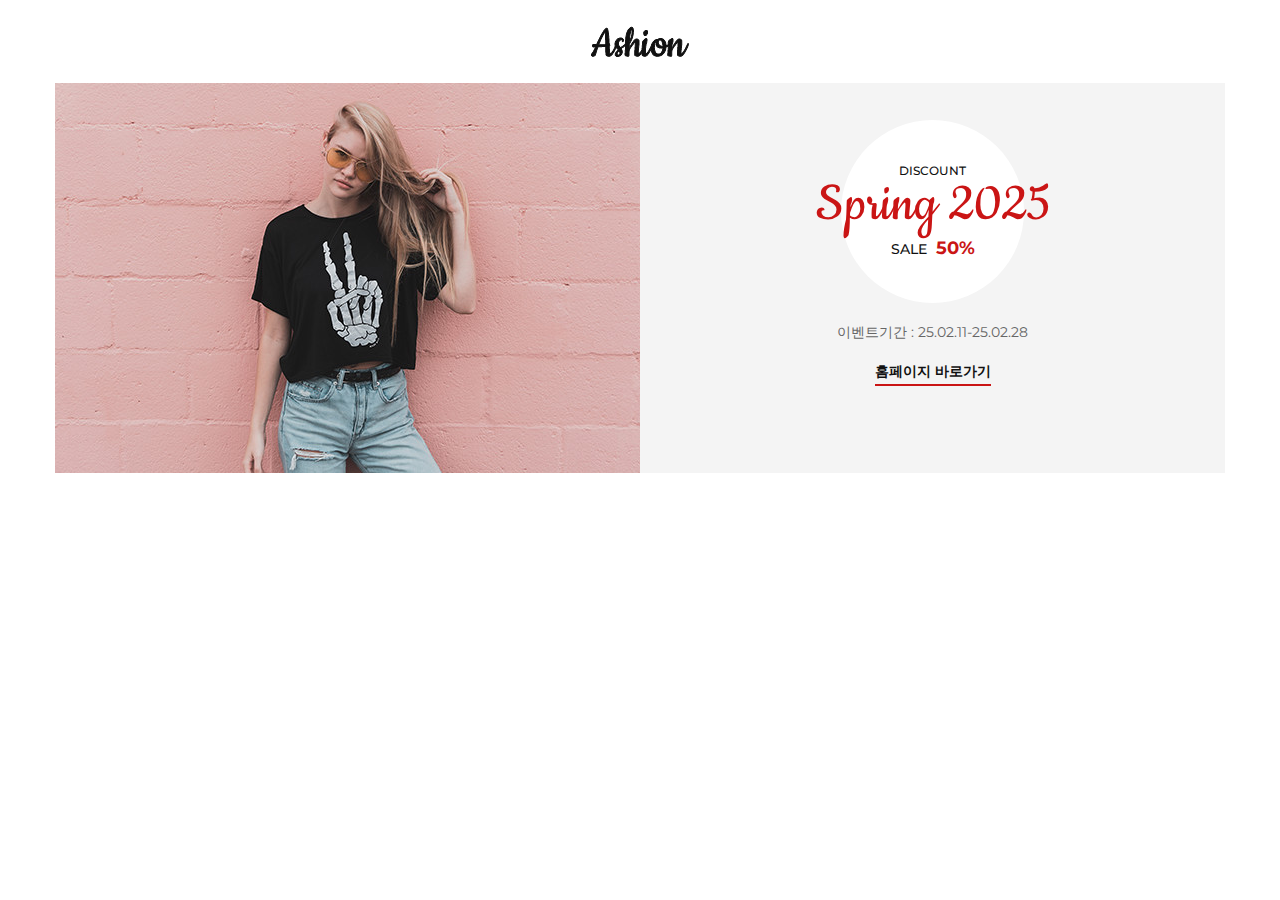
==== commit 063d223e: "과제" ====
--- a/index.html
+++ b/index.html
@@ -1,464 +1,71 @@
 <!DOCTYPE html>
-<html lang="zxx">
+<html lang="en">
 
 <head>
-    <meta charset="UTF-8">
-    <meta name="description" content="Ashion Template">
-    <meta name="keywords" content="Ashion, unica, creative, html">
-    <meta name="viewport" content="width=device-width, initial-scale=1.0">
-    <meta http-equiv="X-UA-Compatible" content="ie=edge">
-    <title>Ashion | Template</title>
+  <meta charset="UTF-8">
+  <meta name="viewport" content="width=device-width, initial-scale=1.0">
+  <title>Document</title>
+  <meta charset="UTF-8">
+  <meta name="description" content="Ashion Template">
+  <meta name="keywords" content="Ashion, unica, creative, html">
+  <meta name="viewport" content="width=device-width, initial-scale=1.0">
+  <meta http-equiv="X-UA-Compatible" content="ie=edge">
+  <title>Ashion</title>
 
-    <!-- Google Font -->
-    <link href="https://fonts.googleapis.com/css2?family=Cookie&display=swap" rel="stylesheet">
-    <link href="https://fonts.googleapis.com/css2?family=Montserrat:wght@400;500;600;700;800;900&display=swap"
+  <!-- Google Font -->
+  <link href="https://fonts.googleapis.com/css2?family=Cookie&display=swap" rel="stylesheet">
+  <link href="https://fonts.googleapis.com/css2?family=Montserrat:wght@400;500;600;700;800;900&display=swap"
     rel="stylesheet">
 
-    <!-- Css Styles -->
-    <link rel="stylesheet" href="css/bootstrap.min.css" type="text/css">
-    <link rel="stylesheet" href="css/font-awesome.min.css" type="text/css">
-    <link rel="stylesheet" href="css/elegant-icons.css" type="text/css">
-    <link rel="stylesheet" href="css/jquery-ui.min.css" type="text/css">
-    <link rel="stylesheet" href="css/magnific-popup.css" type="text/css">
-    <link rel="stylesheet" href="css/owl.carousel.min.css" type="text/css">
-    <link rel="stylesheet" href="css/slicknav.min.css" type="text/css">
-    <link rel="stylesheet" href="css/style.css" type="text/css">
+  <!-- Css Styles -->
+  <link rel="stylesheet" href="css/bootstrap.min.css" type="text/css">
+  <link rel="stylesheet" href="css/font-awesome.min.css" type="text/css">
+  <link rel="stylesheet" href="css/elegant-icons.css" type="text/css">
+  <link rel="stylesheet" href="css/jquery-ui.min.css" type="text/css">
+  <link rel="stylesheet" href="css/magnific-popup.css" type="text/css">
+  <link rel="stylesheet" href="css/owl.carousel.min.css" type="text/css">
+  <link rel="stylesheet" href="css/slicknav.min.css" type="text/css">
+  <link rel="stylesheet" href="css/style.css" type="text/css">
+
 </head>
 
 <body>
-    <!-- Page Preloder -->
-    <div id="preloder">
-        <div class="loader"></div>
+  <section class="discount">
+    <div class="col-xl-12 col-lg-12">
+      <div class="header__logo">
+        <a href="main.html"><img src="img/logo.png" alt=""></a>
+      </div>
     </div>
+    <div class="container">
+      <div class="row">
+        <div class="col-lg-6 p-0">
+          <div class="discount__pic">
+            <img src="img/discount.jpg" alt="">
+          </div>
+        </div>
+        <div class="col-lg-6 p-0">
+          <div class="discount__text">
+            <div class="discount__text__title">
+              <span>Discount</span>
+              <h2>Spring 2025</h2>
+              <h5><span>Sale</span> 50%</h5>
+            </div>
+            <p>이벤트기간 : 25.02.11-25.02.28<p>
+                <a href="main.html">홈페이지 바로가기</a>
+          </div>
+        </div>
+      </div>
+    </div>
+  </section>
 
-    <!-- Offcanvas Menu Begin -->
-    <div class="offcanvas-menu-overlay"></div>
-    <div class="offcanvas-menu-wrapper">
-        <div class="offcanvas__close">+</div>
-        <ul class="offcanvas__widget">
-            <li><span class="icon_search search-switch"></span></li>
-            <li><a href="#"><span class="icon_heart_alt"></span>
-                <div class="tip">2</div>
-            </a></li>
-            <li><a href="#"><span class="icon_bag_alt"></span>
-                <div class="tip">2</div>
-            </a></li>
-        </ul>
-        <div class="offcanvas__logo">
-            <a href="./index.html"><img src="img/logo.png" alt=""></a>
-        </div>
-        <div id="mobile-menu-wrap"></div>
-        <div class="offcanvas__auth">
-            <a href="#">Login</a>
-            <a href="#">Register</a>
-        </div>
-    </div>
-    <!-- Offcanvas Menu End -->
+  <!-- 초기값 지정 -->
+  <script src="init.js"></script>
+  <script>
+    localStorage.setItem('memberData', JSON.stringify(memberData));
+    localStorage.setItem('productData', JSON.stringify(productData));
+    localStorage.setItem('cartData', JSON.stringify(cartData));
+  </script>
 
-    <!-- Header Section Begin -->
-    <header class="header">
-        <div class="container-fluid">
-            <div class="row">
-                <div class="col-xl-9 col-lg-9">
-                    <div class="header__logo">
-                        <a href="./index.html"><img src="img/logo.png" alt=""></a>
-                    </div>
-                </div>
-                <div class="col-lg-3">
-                    <div class="header__right">
-                        <div class="header__right__auth">
-                            <a href="#">Login</a>
-                            <a href="#">Register</a>
-                        </div>
-                        <ul class="header__right__widget">
-                            <li><span class="icon_search search-switch"></span></li>
-                            <li><a href="#"><span class="icon_heart_alt"></span>
-                                <div class="tip">2</div>
-                            </a></li>
-                            <li><a href="./shop-cart.html"><span class="icon_bag_alt"></span>
-                                <div class="tip">2</div>
-                            </a></li>
-                        </ul>
-                    </div>
-                </div>
-            </div>
-            <div class="canvas__open">
-                <i class="fa fa-bars"></i>
-            </div>
-        </div>
-    </header>
-    <!-- Header Section End -->
-
-    <!-- Categories Section Begin -->
-    <section class="categories">
-        <div class="container-fluid">
-            <div class="row">
-                <div class="col-lg-6 p-0">
-                    <div class="categories__item categories__large__item set-bg"
-                    data-setbg="img/categories/category-1.jpg">
-                    <div class="categories__text">
-                        <h1>Women’s fashion</h1>
-                        <p>Meet a variety of high-quality products. You will be able to meet the products you want.</p>
-                        <a href="#">Shop now</a>
-                    </div>
-                </div>
-            </div>
-            <div class="col-lg-6">
-                <div class="row">
-                    <div class="col-lg-6 col-md-6 col-sm-6 p-0">
-                        <div class="categories__item set-bg" data-setbg="img/categories/category-2.jpg">
-                            <div class="categories__text">
-                                <h4>Men’s fashion</h4>
-                                <p>358 items</p>
-                                <a href="#">Shop now</a>
-                            </div>
-                        </div>
-                    </div>
-                    <div class="col-lg-6 col-md-6 col-sm-6 p-0">
-                        <div class="categories__item set-bg" data-setbg="img/categories/category-3.jpg">
-                            <div class="categories__text">
-                                <h4>Kid’s fashion</h4>
-                                <p>0 items</p>
-                                <a href="#">Coming Soon</a>
-                            </div>
-                        </div>
-                    </div>
-                    <div class="col-lg-6 col-md-6 col-sm-6 p-0">
-                        <div class="categories__item set-bg" data-setbg="img/categories/category-4.jpg">
-                            <div class="categories__text">
-                                <h4>Cosmetics</h4>
-                                <p>0 items</p>
-                                <a href="#">Coming Soon</a>
-                            </div>
-                        </div>
-                    </div>
-                    <div class="col-lg-6 col-md-6 col-sm-6 p-0">
-                        <div class="categories__item set-bg" data-setbg="img/categories/category-5.jpg">
-                            <div class="categories__text">
-                                <h4>Accessories</h4>
-                                <p>0 items</p>
-                                <a href="#">Coming Soon</a>
-                            </div>
-                        </div>
-                    </div>
-                </div>
-            </div>
-        </div>
-    </div>
-</section>
-<!-- Categories Section End -->
-
-<!-- Product Section Begin -->
-<section class="product spad">
-    <div class="container">
-        <div class="row">
-            <div class="col-lg-4 col-md-4">
-                <div class="section-title">
-                    <h4>Our product</h4>
-                </div>
-            </div>
-            <div class="col-lg-8 col-md-8">
-                <ul class="filter__controls">
-                    <li class="active" data-filter="*">All</li>
-                    <li data-filter=".women">Women’s</li>
-                    <li data-filter=".men">Men’s</li>
-                </ul>
-            </div>
-        </div>
-        <div class="row property__gallery">
-            <div class="col-lg-3 col-md-4 col-sm-6 mix women">
-                <div class="product__item">
-                    <div class="product__item__pic set-bg" data-setbg="img/product/product-1.jpg">
-                        <div class="label new">New</div>
-                        <ul class="product__hover">
-                            <li><a href="img/product/product-1.jpg" class="image-popup"><span class="arrow_expand"></span></a></li>
-                            <li><a href="#"><span class="icon_heart_alt"></span></a></li>
-                            <li><a href="#"><span class="icon_bag_alt"></span></a></li>
-                        </ul>
-                    </div>
-                    <div class="product__item__text">
-                        <h6><a href="#">Buttons tweed blazer</a></h6>
-                        <div class="rating">
-                            <i class="fa fa-star"></i>
-                            <i class="fa fa-star"></i>
-                            <i class="fa fa-star"></i>
-                            <i class="fa fa-star"></i>
-                            <i class="fa fa-star"></i>
-                        </div>
-                        <div class="product__price">$ 59.0</div>
-                    </div>
-                </div>
-            </div>
-            <div class="col-lg-3 col-md-4 col-sm-6 mix men">
-                <div class="product__item">
-                    <div class="product__item__pic set-bg" data-setbg="img/product/product-2.jpg">
-                        <ul class="product__hover">
-                            <li><a href="img/product/product-2.jpg" class="image-popup"><span class="arrow_expand"></span></a></li>
-                            <li><a href="#"><span class="icon_heart_alt"></span></a></li>
-                            <li><a href="#"><span class="icon_bag_alt"></span></a></li>
-                        </ul>
-                    </div>
-                    <div class="product__item__text">
-                        <h6><a href="#">Flowy striped skirt</a></h6>
-                        <div class="rating">
-                            <i class="fa fa-star"></i>
-                            <i class="fa fa-star"></i>
-                            <i class="fa fa-star"></i>
-                            <i class="fa fa-star"></i>
-                            <i class="fa fa-star"></i>
-                        </div>
-                        <div class="product__price">$ 49.0</div>
-                    </div>
-                </div>
-            </div>
-            <div class="col-lg-3 col-md-4 col-sm-6 mix accessories">
-                <div class="product__item">
-                    <div class="product__item__pic set-bg" data-setbg="img/product/product-3.jpg">
-                        <div class="label stockout">out of stock</div>
-                        <ul class="product__hover">
-                            <li><a href="img/product/product-3.jpg" class="image-popup"><span class="arrow_expand"></span></a></li>
-                            <li><a href="#"><span class="icon_heart_alt"></span></a></li>
-                            <li><a href="#"><span class="icon_bag_alt"></span></a></li>
-                        </ul>
-                    </div>
-                    <div class="product__item__text">
-                        <h6><a href="#">Cotton T-Shirt</a></h6>
-                        <div class="rating">
-                            <i class="fa fa-star"></i>
-                            <i class="fa fa-star"></i>
-                            <i class="fa fa-star"></i>
-                            <i class="fa fa-star"></i>
-                            <i class="fa fa-star"></i>
-                        </div>
-                        <div class="product__price">$ 59.0</div>
-                    </div>
-                </div>
-            </div>
-            <div class="col-lg-3 col-md-4 col-sm-6 mix cosmetic">
-                <div class="product__item">
-                    <div class="product__item__pic set-bg" data-setbg="img/product/product-4.jpg">
-                        <ul class="product__hover">
-                            <li><a href="img/product/product-4.jpg" class="image-popup"><span class="arrow_expand"></span></a></li>
-                            <li><a href="#"><span class="icon_heart_alt"></span></a></li>
-                            <li><a href="#"><span class="icon_bag_alt"></span></a></li>
-                        </ul>
-                    </div>
-                    <div class="product__item__text">
-                        <h6><a href="#">Slim striped pocket shirt</a></h6>
-                        <div class="rating">
-                            <i class="fa fa-star"></i>
-                            <i class="fa fa-star"></i>
-                            <i class="fa fa-star"></i>
-                            <i class="fa fa-star"></i>
-                            <i class="fa fa-star"></i>
-                        </div>
-                        <div class="product__price">$ 59.0</div>
-                    </div>
-                </div>
-            </div>
-            <div class="col-lg-3 col-md-4 col-sm-6 mix kid">
-                <div class="product__item">
-                    <div class="product__item__pic set-bg" data-setbg="img/product/product-5.jpg">
-                        <ul class="product__hover">
-                            <li><a href="img/product/product-5.jpg" class="image-popup"><span class="arrow_expand"></span></a></li>
-                            <li><a href="#"><span class="icon_heart_alt"></span></a></li>
-                            <li><a href="#"><span class="icon_bag_alt"></span></a></li>
-                        </ul>
-                    </div>
-                    <div class="product__item__text">
-                        <h6><a href="#">Fit micro corduroy shirt</a></h6>
-                        <div class="rating">
-                            <i class="fa fa-star"></i>
-                            <i class="fa fa-star"></i>
-                            <i class="fa fa-star"></i>
-                            <i class="fa fa-star"></i>
-                            <i class="fa fa-star"></i>
-                        </div>
-                        <div class="product__price">$ 59.0</div>
-                    </div>
-                </div>
-            </div>
-            <div class="col-lg-3 col-md-4 col-sm-6 mix women men kid accessories cosmetic">
-                <div class="product__item sale">
-                    <div class="product__item__pic set-bg" data-setbg="img/product/product-6.jpg">
-                        <div class="label sale">Sale</div>
-                        <ul class="product__hover">
-                            <li><a href="img/product/product-6.jpg" class="image-popup"><span class="arrow_expand"></span></a></li>
-                            <li><a href="#"><span class="icon_heart_alt"></span></a></li>
-                            <li><a href="#"><span class="icon_bag_alt"></span></a></li>
-                        </ul>
-                    </div>
-                    <div class="product__item__text">
-                        <h6><a href="#">Tropical Kimono</a></h6>
-                        <div class="rating">
-                            <i class="fa fa-star"></i>
-                            <i class="fa fa-star"></i>
-                            <i class="fa fa-star"></i>
-                            <i class="fa fa-star"></i>
-                            <i class="fa fa-star"></i>
-                        </div>
-                        <div class="product__price">$ 49.0 <span>$ 59.0</span></div>
-                    </div>
-                </div>
-            </div>
-            <div class="col-lg-3 col-md-4 col-sm-6 mix women men kid accessories cosmetic">
-                <div class="product__item">
-                    <div class="product__item__pic set-bg" data-setbg="img/product/product-7.jpg">
-                        <ul class="product__hover">
-                            <li><a href="img/product/product-7.jpg" class="image-popup"><span class="arrow_expand"></span></a></li>
-                            <li><a href="#"><span class="icon_heart_alt"></span></a></li>
-                            <li><a href="#"><span class="icon_bag_alt"></span></a></li>
-                        </ul>
-                    </div>
-                    <div class="product__item__text">
-                        <h6><a href="#">Contrasting sunglasses</a></h6>
-                        <div class="rating">
-                            <i class="fa fa-star"></i>
-                            <i class="fa fa-star"></i>
-                            <i class="fa fa-star"></i>
-                            <i class="fa fa-star"></i>
-                            <i class="fa fa-star"></i>
-                        </div>
-                        <div class="product__price">$ 59.0</div>
-                    </div>
-                </div>
-            </div>
-            <div class="col-lg-3 col-md-4 col-sm-6 mix women men kid accessories cosmetic">
-                <div class="product__item sale">
-                    <div class="product__item__pic set-bg" data-setbg="img/product/product-8.jpg">
-                        <div class="label">Sale</div>
-                        <ul class="product__hover">
-                            <li><a href="img/product/product-8.jpg" class="image-popup"><span class="arrow_expand"></span></a></li>
-                            <li><a href="#"><span class="icon_heart_alt"></span></a></li>
-                            <li><a href="#"><span class="icon_bag_alt"></span></a></li>
-                        </ul>
-                    </div>
-                    <div class="product__item__text">
-                        <h6><a href="#">Water resistant backpack</a></h6>
-                        <div class="rating">
-                            <i class="fa fa-star"></i>
-                            <i class="fa fa-star"></i>
-                            <i class="fa fa-star"></i>
-                            <i class="fa fa-star"></i>
-                            <i class="fa fa-star"></i>
-                        </div>
-                        <div class="product__price">$ 49.0 <span>$ 59.0</span></div>
-                    </div>
-                </div>
-            </div>
-        </div>
-    </div>
-</section>
-<!-- Product Section End -->
-
-<!-- Discount Section Begin -->
-<section class="discount">
-    <div class="container">
-        <div class="row">
-            <div class="col-lg-6 p-0">
-                <div class="discount__pic">
-                    <img src="img/discount.jpg" alt="">
-                </div>
-            </div>
-            <div class="col-lg-6 p-0">
-                <div class="discount__text">
-                    <div class="discount__text__title">
-                        <span>Discount</span>
-                        <h2>Spring 2025</h2>
-                        <h5><span>Sale</span> 50%</h5>
-                    </div>
-                    <a href="#">이벤트기간 : 25.02.11-25.02.28</a>
-                </div>
-            </div>
-        </div>
-    </div>
-</section>
-<!-- Discount Section End -->
-
-<!-- Footer Section Begin -->
-<footer class="footer">
-    <div class="container">
-        <div class="row">
-            <div class="col-lg-6 col-md-8 col-sm-7">
-                <div class="footer__about">
-                    <div class="footer__logo">
-                        <a href="./index.html"><img src="img/logo.png" alt=""></a>
-                    </div>
-                    <p>Lorem ipsum dolor sit amet, consectetur adipiscing elit, sed do eiusmod tempor incididunt
-                    cilisis.</p>
-                    <div class="footer__payment">
-                        <a href="#"><img src="img/payment/payment-1.png" alt=""></a>
-                        <a href="#"><img src="img/payment/payment-2.png" alt=""></a>
-                        <a href="#"><img src="img/payment/payment-3.png" alt=""></a>
-                        <a href="#"><img src="img/payment/payment-4.png" alt=""></a>
-                        <a href="#"><img src="img/payment/payment-5.png" alt=""></a>
-                    </div>
-                </div>
-            </div>
-        
-            <div class="col-lg-2 col-md-4 col-sm-4">
-                <div class="footer__widget">
-                    <h6>Account</h6>
-                    <ul>
-                        <li><a href="#">My Account</a></li>
-                        <li><a href="#">Orders Tracking</a></li>
-                        <li><a href="#">Checkout</a></li>
-                        <li><a href="#">Wishlist</a></li>
-                    </ul>
-                </div>
-            </div>
-            <div class="col-lg-4 col-md-8 col-sm-8">
-                <div class="footer__newslatter">
-                    <h6>NEWSLETTER</h6>
-                    <form action="#">
-                        <input type="text" placeholder="Email">
-                        <button type="submit" class="site-btn">Subscribe</button>
-                    </form>
-                    <div class="footer__social">
-                        <a href="#"><i class="fa fa-facebook"></i></a>
-                        <a href="#"><i class="fa fa-twitter"></i></a>
-                        <a href="#"><i class="fa fa-youtube-play"></i></a>
-                        <a href="#"><i class="fa fa-instagram"></i></a>
-                        <a href="#"><i class="fa fa-pinterest"></i></a>
-                    </div>
-                </div>
-            </div>
-        </div>
-        <div class="row">
-            <div class="col-lg-12">
-                <!-- Link back to Colorlib can't be removed. Template is licensed under CC BY 3.0. -->
-                <div class="footer__copyright__text">
-                    <p>Copyright &copy; <script>document.write(new Date().getFullYear());</script> All rights reserved | This template is made with <i class="fa fa-heart" aria-hidden="true"></i> by <a href="https://colorlib.com" target="_blank">Colorlib</a></p>
-                </div>
-                <!-- Link back to Colorlib can't be removed. Template is licensed under CC BY 3.0. -->
-            </div>
-        </div>
-    </div>
-</footer>
-<!-- Footer Section End -->
-
-<!-- Search Begin -->
-<div class="search-model">
-    <div class="h-100 d-flex align-items-center justify-content-center">
-        <div class="search-close-switch">+</div>
-        <form class="search-model-form">
-            <input type="text" id="search-input" placeholder="Search here.....">
-        </form>
-    </div>
-</div>
-<!-- Search End -->
-
-<!-- Js Plugins -->
-<script src="js/jquery-3.3.1.min.js"></script>
-<script src="js/bootstrap.min.js"></script>
-<script src="js/jquery.magnific-popup.min.js"></script>
-<script src="js/jquery-ui.min.js"></script>
-<script src="js/mixitup.min.js"></script>
-<script src="js/jquery.countdown.min.js"></script>
-<script src="js/jquery.slicknav.js"></script>
-<script src="js/owl.carousel.min.js"></script>
-<script src="js/jquery.nicescroll.min.js"></script>
-<script src="js/main.js"></script>
 </body>
 
 </html>--- a/css/style.css
+++ b/css/style.css
@@ -324,6 +324,7 @@
 
 .header__logo {
 	padding: 26px 0;
+	text-align: center;
 }
 
 .header__logo a {
@@ -424,7 +425,7 @@
 
 .header__right {
 	text-align: right;
-	padding: 30px 0 27px;
+	padding: 0px 0 20px;
 }
 
 .header__right__auth {
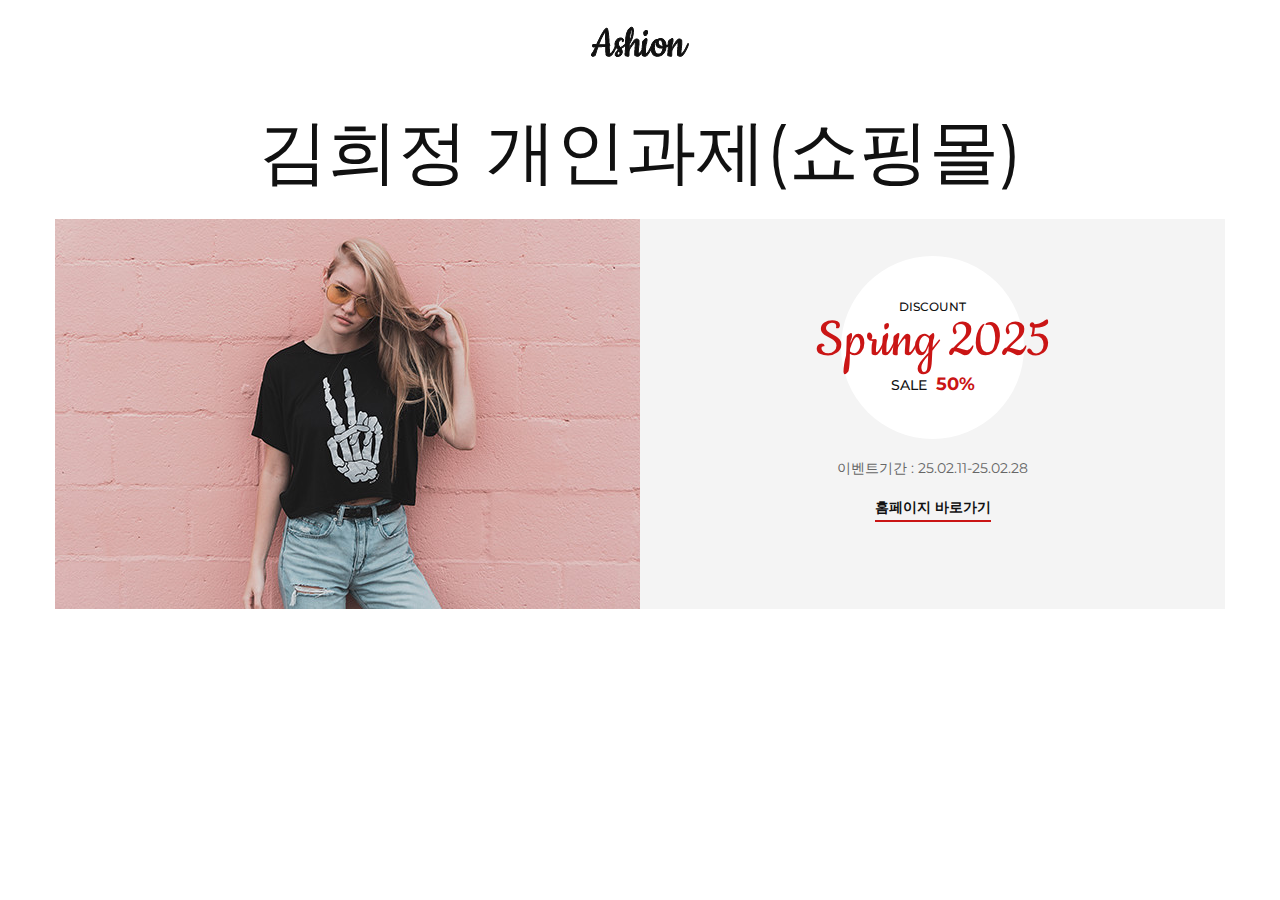
==== commit 580a548d: "250212집에서개인프로젝트" ====
--- a/index.html
+++ b/index.html
@@ -36,6 +36,13 @@
         <a href="main.html"><img src="img/logo.png" alt=""></a>
       </div>
     </div>
+    <!-- 보기싫으면 삭제 여기부터 -->
+    <div class="col-xl-12 col-lg-12">
+      <div class="header__logo">
+        <a href="main.html"><h1>김희정 개인과제(쇼핑몰)</h1></a>
+      </div>
+    </div>
+    <!-- 보기싫으면 삭제 여기까지 -->
     <div class="container">
       <div class="row">
         <div class="col-lg-6 p-0">
--- a/css/style.css
+++ b/css/style.css
@@ -1306,6 +1306,13 @@
 	margin-left: 4px;
 }
 
+.shop-cart-sale {
+	font-size: 14px;
+	color: #b1b0b0;
+	text-decoration: line-through;
+	margin-left: 4px;
+}
+
 /*---------------------
   Shop
 -----------------------*/
@@ -2183,6 +2190,7 @@
 
 .cart__btn {
 	margin-bottom: 50px;
+	text-align: center;
 }
 
 .cart__btn.update__btn {
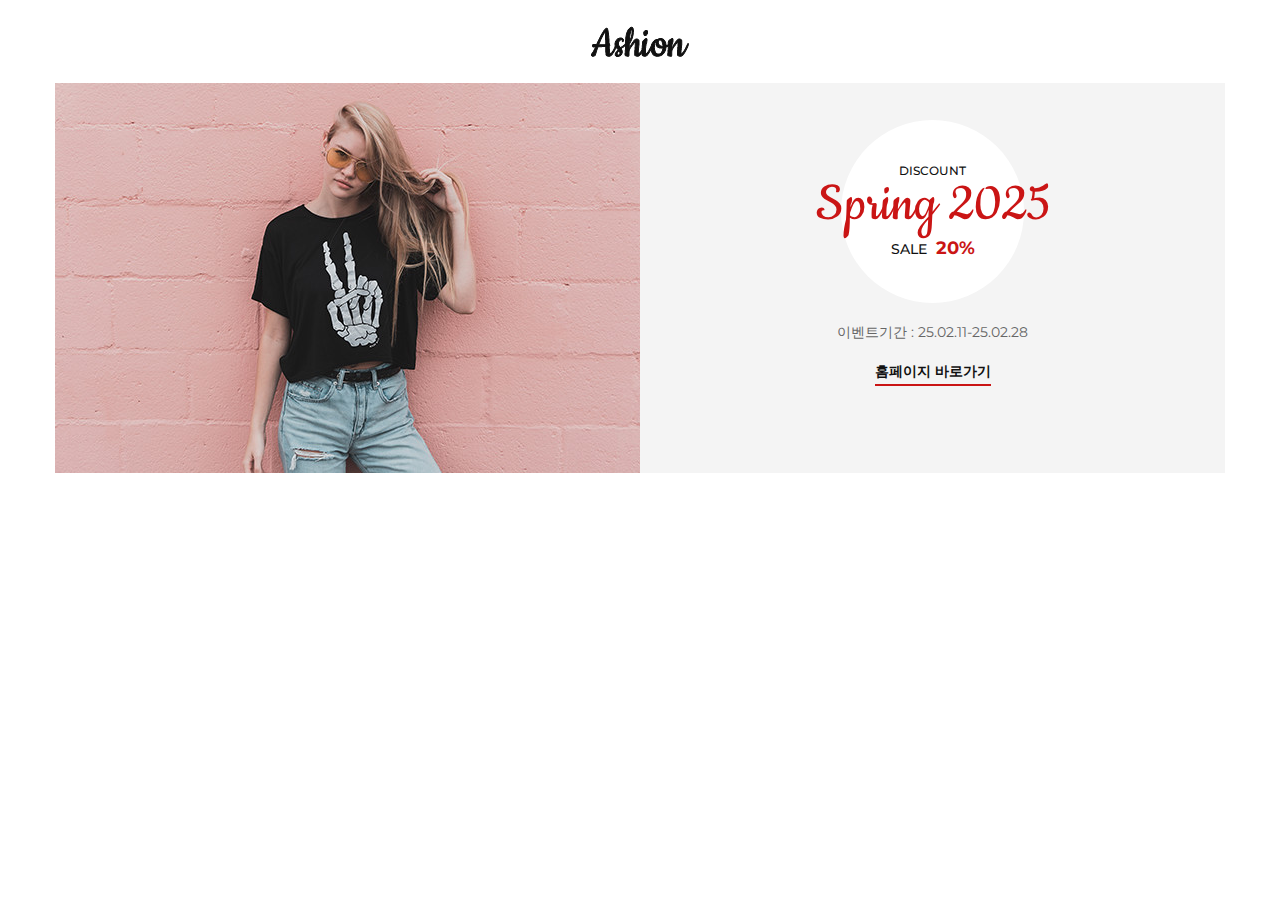
==== commit 3a723e36: "프로젝트 발표" ====
--- a/index.html
+++ b/index.html
@@ -4,13 +4,12 @@
 <head>
   <meta charset="UTF-8">
   <meta name="viewport" content="width=device-width, initial-scale=1.0">
-  <title>Document</title>
+  <title>개인프로젝트 시작페이지 : 김희정</title>
   <meta charset="UTF-8">
   <meta name="description" content="Ashion Template">
   <meta name="keywords" content="Ashion, unica, creative, html">
   <meta name="viewport" content="width=device-width, initial-scale=1.0">
   <meta http-equiv="X-UA-Compatible" content="ie=edge">
-  <title>Ashion</title>
 
   <!-- Google Font -->
   <link href="https://fonts.googleapis.com/css2?family=Cookie&display=swap" rel="stylesheet">
@@ -38,9 +37,9 @@
     </div>
     <!-- 보기싫으면 삭제 여기부터 -->
     <div class="col-xl-12 col-lg-12">
-      <div class="header__logo">
+      <!-- <div class="header__logo">
         <a href="main.html"><h1>김희정 개인과제(쇼핑몰)</h1></a>
-      </div>
+      </div> -->
     </div>
     <!-- 보기싫으면 삭제 여기까지 -->
     <div class="container">
@@ -55,7 +54,7 @@
             <div class="discount__text__title">
               <span>Discount</span>
               <h2>Spring 2025</h2>
-              <h5><span>Sale</span> 50%</h5>
+              <h5><span>Sale</span> 20%</h5>
             </div>
             <p>이벤트기간 : 25.02.11-25.02.28<p>
                 <a href="main.html">홈페이지 바로가기</a>
@@ -71,6 +70,8 @@
     localStorage.setItem('memberData', JSON.stringify(memberData));
     localStorage.setItem('productData', JSON.stringify(productData));
     localStorage.setItem('cartData', JSON.stringify(cartData));
+    localStorage.setItem('loginData', JSON.stringify(loginData));
+    localStorage.setItem('searchCode', searchCode);
   </script>
 
 </body>
